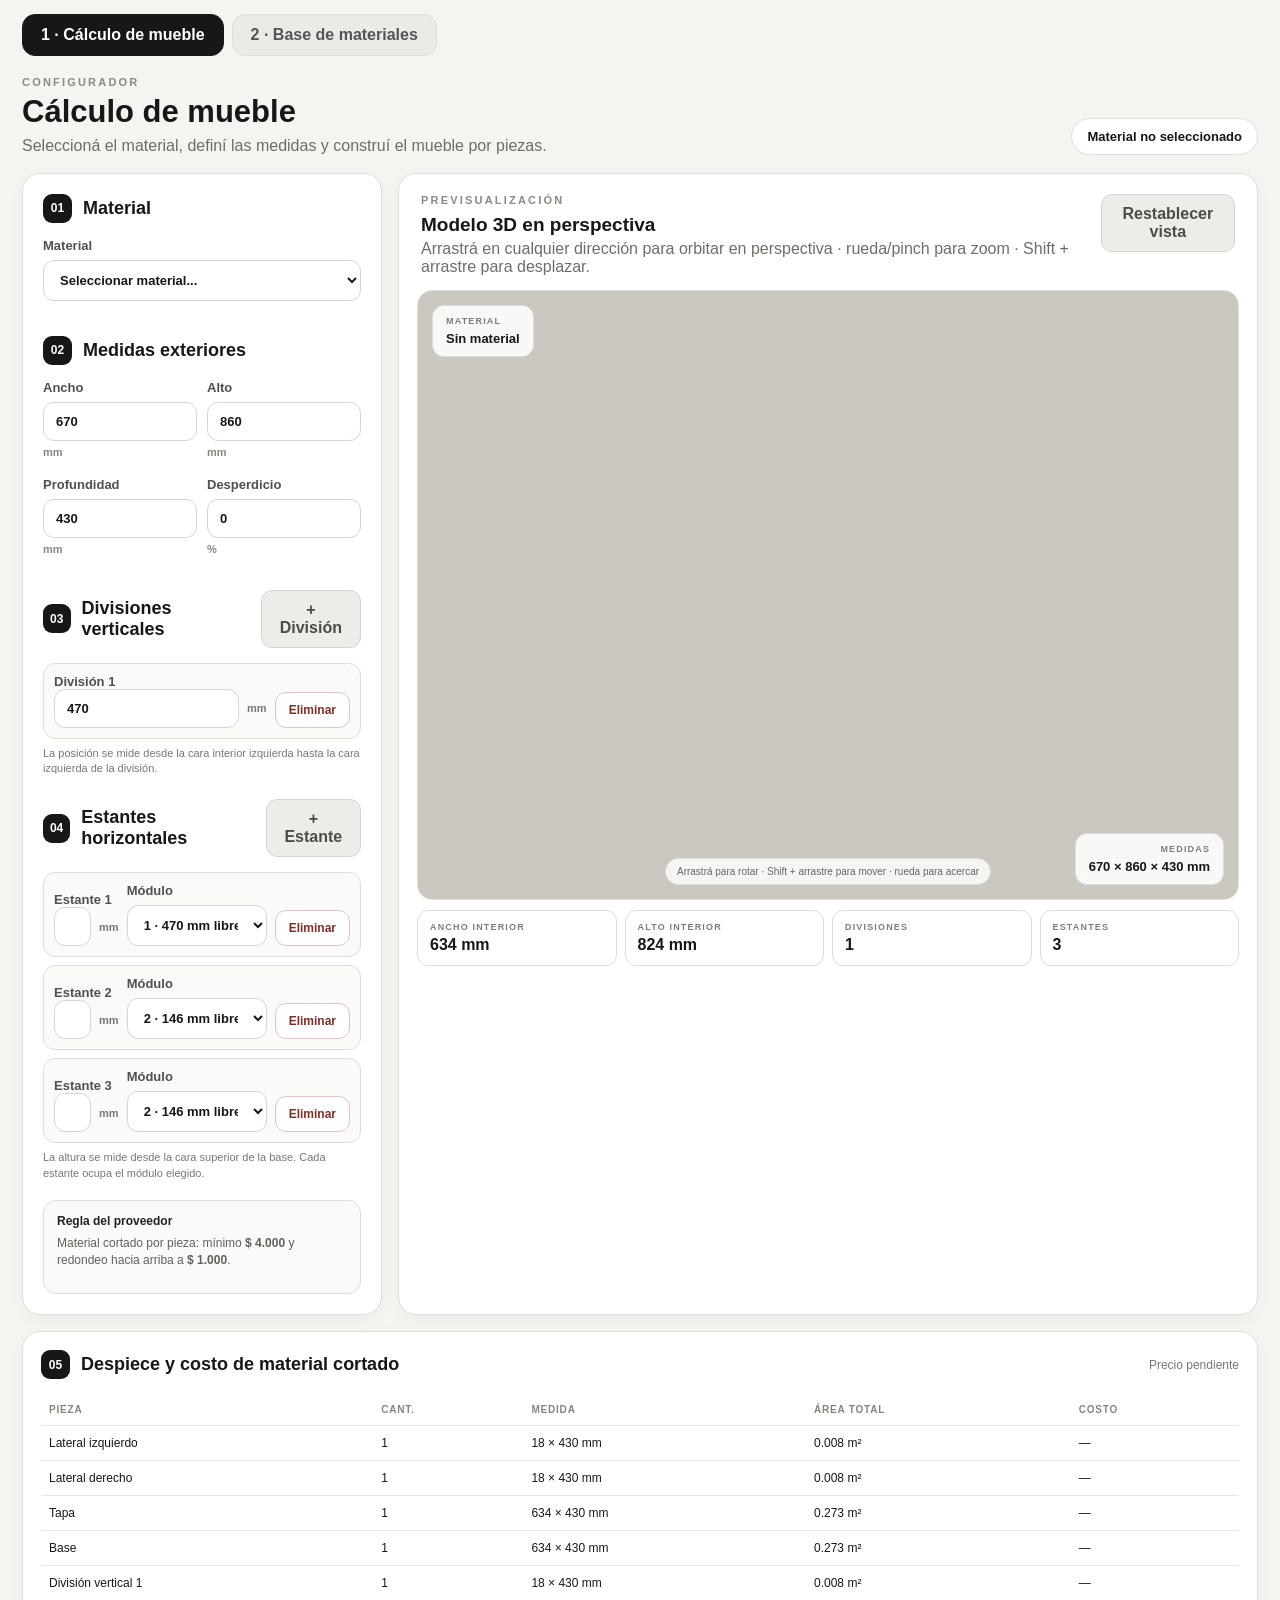
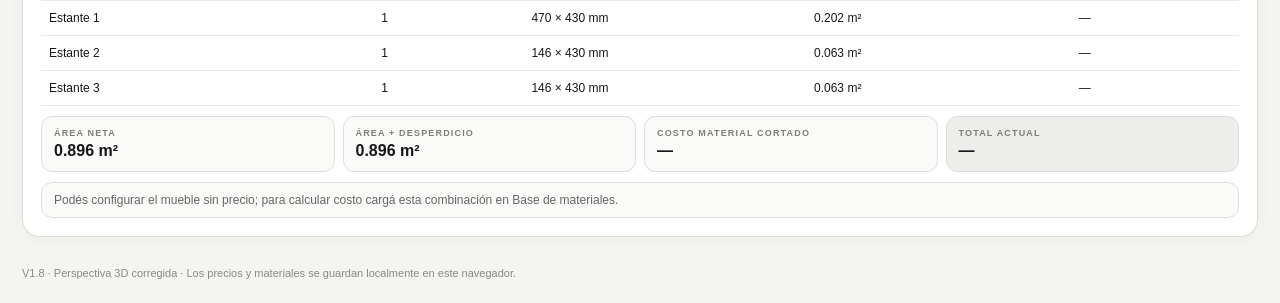
==== index.html @ df0453b4 "Add files via upload" ====
<!doctype html>
<html lang="es">
<head>
<meta charset="utf-8"><meta name="viewport" content="width=device-width,initial-scale=1">
<meta name="theme-color" content="#171717">
<title>Presupuestador de Muebles</title>
<link rel="stylesheet" href="styles.css">
<link rel="manifest" href="manifest.json">
</head>
<body>
<nav class="top-nav">
  <a class="nav-btn active" href="./index.html">1 · Cálculo de mueble</a>
  <a class="nav-btn" href="./materiales.html">2 · Base de materiales</a>
</nav>

<main class="app-shell">
<section class="page">
  <div class="page-intro">
    <div><div class="page-kicker">CONFIGURADOR</div><h2>Cálculo de mueble</h2><p>Seleccioná el material, definí las medidas y construí el mueble por piezas.</p></div>
    <div class="status-pill" id="materialStatus">Material no seleccionado</div>
  </div>

  <div class="calculator-layout">
    <aside class="panel controls-panel">
      <div class="panel-title"><div><span class="step">01</span><h3>Material</h3></div></div>
      <label>Material<select id="materialSelect"></select></label>
      <label id="variantWrap" class="hidden">Color / variante<select id="variantSelect"></select></label>
      <label id="thicknessWrap" class="hidden">Grosor<select id="thicknessSelect"></select></label>
      <div class="selected-material-card">
        <div id="thicknessCard" class="hidden"><span>Grosor</span><strong id="selectedThickness">—</strong></div>
        <div id="priceCard" class="hidden"><span>Precio</span><strong id="selectedPrice">—</strong></div>
      </div>

      <div class="panel-title section-gap"><div><span class="step">02</span><h3>Medidas exteriores</h3></div></div>
      <div class="grid-two">
        <label>Ancho<input id="width" type="number" min="1" value="670"><span class="unit">mm</span></label>
        <label>Alto<input id="height" type="number" min="1" value="860"><span class="unit">mm</span></label>
        <label>Profundidad<input id="depth" type="number" min="1" value="430"><span class="unit">mm</span></label>
        <label>Desperdicio<input id="waste" type="number" min="0" step=".5" value="0"><span class="unit">%</span></label>
      </div>

      <div class="panel-title section-gap"><div><span class="step">03</span><h3>Divisiones verticales</h3></div><button id="addDivider" class="secondary-btn" type="button">+ División</button></div>
      <div id="dividersList" class="component-list"></div>
      <p class="helper">La posición se mide desde la cara interior izquierda hasta la cara izquierda de la división.</p>

      <div class="panel-title section-gap"><div><span class="step">04</span><h3>Estantes horizontales</h3></div><button id="addShelf" class="secondary-btn" type="button">+ Estante</button></div>
      <div id="shelvesList" class="component-list"></div>
      <p class="helper">La altura se mide desde la cara superior de la base. Cada estante ocupa el módulo elegido.</p>

      <div class="rule-card"><strong>Regla del proveedor</strong><p>Material cortado por pieza: mínimo <b id="ruleMin">$4.000</b> y redondeo hacia arriba a <b id="ruleRound">$1.000</b>.</p></div>
      <div id="modelWarning" class="warning hidden"></div>
    </aside>

    <section class="panel viewer-panel">
      <div class="viewer-head">
        <div><div class="page-kicker">PREVISUALIZACIÓN</div><h3>Modelo 3D en perspectiva</h3><p>Arrastrá en cualquier dirección para orbitar en perspectiva · rueda/pinch para zoom · Shift + arrastre para desplazar.</p></div>
        <button id="resetView" class="secondary-btn" type="button">Restablecer vista</button>
      </div>
      <div class="viewer-wrap">
        <canvas id="viewerCanvas"></canvas>
        <div class="viewer-overlay top-left"><span>MATERIAL</span><b id="viewerMaterial">Sin material</b></div>
        <div class="viewer-overlay bottom-right"><span>MEDIDAS</span><b id="viewerDimensions">670 × 860 × 430 mm</b></div>
        <div class="viewer-help">Arrastrá para rotar · Shift + arrastre para mover · rueda para acercar</div>
      </div>
      <div class="dimension-cards">
        <div class="dimension-card"><span>Ancho interior</span><strong id="innerWidth">—</strong></div>
        <div class="dimension-card"><span>Alto interior</span><strong id="innerHeight">—</strong></div>
        <div class="dimension-card"><span>Divisiones</span><strong id="dividerCount">0</strong></div>
        <div class="dimension-card"><span>Estantes</span><strong id="shelfCount">0</strong></div>
      </div>
    </section>
  </div>

  <section class="panel budget-panel">
    <div class="panel-title spread"><div><span class="step">05</span><h3>Despiece y costo de material cortado</h3></div><div class="muted" id="priceM2Label">—</div></div>
    <div class="table-wrap"><table><thead><tr><th>Pieza</th><th>Cant.</th><th>Medida</th><th>Área total</th><th>Costo</th></tr></thead><tbody id="partsBody"></tbody></table></div>
    <div class="budget-summary">
      <div class="summary-card"><span>Área neta</span><strong id="areaM2">—</strong></div>
      <div class="summary-card"><span>Área + desperdicio</span><strong id="areaWaste">—</strong></div>
      <div class="summary-card"><span>Costo material cortado</span><strong id="materialCost">—</strong></div>
      <div class="summary-card total"><span>Total actual</span><strong id="totalCost">—</strong></div>
    </div>
    <div class="budget-note" id="budgetNote">Seleccioná material, color/variante cuando corresponda y grosor.</div>
  </section>
</section>
</main>
<footer class="footer-note">V1.8 · Perspectiva 3D corregida · Los precios y materiales se guardan localmente en este navegador.</footer>
<script src="catalog.js"></script>
<script src="app.js"></script>
</body></html>
---- styles.css ----
:root{
  --bg:#f4f4f1; --panel:#fff; --ink:#171717; --muted:#6d6d68;
  --line:#deded8; --soft:#f5f5f2; --accent:#171717; --warn:#8a5a00;
  --radius:18px;
}
*{box-sizing:border-box}
html,body{margin:0;padding:0;background:var(--bg);color:var(--ink);font-family:-apple-system,BlinkMacSystemFont,"Segoe UI",Roboto,Arial,sans-serif}
body{min-height:100vh}
button,input,select{font:inherit}
button,a{ -webkit-tap-highlight-color:transparent }
a{text-decoration:none;color:inherit}
.top-nav{display:flex;gap:8px;padding:14px 22px 0;max-width:1500px;margin:auto}
.nav-btn{border:1px solid #ddd;border-radius:13px;background:#eaeae7;padding:11px 18px;font-weight:800;color:#555;cursor:pointer}
.nav-btn.active{background:#171717;color:#fff;border-color:#171717}
.app-shell{max-width:1500px;margin:0 auto;padding:20px 22px 30px}
.page-intro{display:flex;justify-content:space-between;gap:24px;align-items:flex-end;margin:0 0 18px}
.page-kicker{font-size:11px;letter-spacing:.2em;font-weight:900;color:#8a8983;margin-bottom:8px}
h1,h2,h3,p{margin-top:0}
h2{font-size:31px;line-height:1.05;margin-bottom:8px}
h3{font-size:18px;margin:0}
.page-intro p,.viewer-head p{color:var(--muted);margin:0}
.status-pill{border:1px solid var(--line);background:#fff;border-radius:999px;padding:10px 15px;font-size:13px;font-weight:800;white-space:nowrap}
.calculator-layout{display:grid;grid-template-columns:360px minmax(0,1fr);gap:16px;align-items:stretch}
.panel{background:var(--panel);border:1px solid var(--line);border-radius:var(--radius);box-shadow:0 5px 18px rgba(0,0,0,.035)}
.controls-panel{padding:20px}
.viewer-panel{padding:18px}
.panel-title{display:flex;justify-content:space-between;align-items:center;gap:10px;margin-bottom:15px}
.panel-title>div{display:flex;align-items:center;gap:11px}
.step{width:29px;height:29px;border-radius:9px;background:#171717;color:#fff;display:inline-grid;place-items:center;font-size:12px;font-weight:900}
label{display:block;font-weight:800;font-size:13px;color:#50504c;margin-bottom:13px}
input,select{width:100%;border:1px solid #d6d6d1;background:#fff;border-radius:11px;padding:11px 12px;margin-top:7px;outline:none;color:#171717}
input:focus,select:focus{border-color:#777;box-shadow:0 0 0 3px rgba(0,0,0,.05)}
input[type=number]{appearance:textfield}
.unit{display:block;color:#878780;font-size:11px;font-weight:700;margin-top:5px}
.grid-two{display:grid;grid-template-columns:1fr 1fr;gap:6px 10px}
.section-gap{margin-top:22px}
.secondary-btn,.primary-btn,.danger-btn{border:1px solid #d5d5d0;border-radius:11px;padding:10px 13px;font-weight:800;cursor:pointer}
.secondary-btn{background:#ecece9;color:#4c4c48}
.primary-btn{background:#171717;color:#fff;border-color:#171717;width:100%}
.danger-btn{background:#fff;color:#7b2e27;border-color:#e1c5c1;font-size:12px}
.component-list{display:grid;gap:8px}
.component-row{display:grid;grid-template-columns:minmax(0,1fr) auto;gap:8px;padding:10px;border:1px solid var(--line);border-radius:12px;background:#fafaf8;align-items:end}
.shelf-row{grid-template-columns:minmax(0,1fr) 140px auto}
.component-row label{margin:0}
.helper{font-size:11px;line-height:1.45;color:#777;margin:7px 0 0}
.rule-card{margin-top:18px;padding:12px 13px;border:1px solid var(--line);border-radius:13px;background:#fafaf8;color:#60605b;font-size:12px;line-height:1.45}
.rule-card strong{display:block;color:#222;margin-bottom:4px}
.warning{margin-top:12px;background:#fff8e8;border:1px solid #ead3a0;color:var(--warn);padding:10px 12px;border-radius:11px;font-size:12px}
.selected-material-card{display:grid;grid-template-columns:1fr 1fr;gap:8px;margin-top:7px}
.selected-material-card>div{background:#f6f6f3;border:1px solid #e1e1dc;border-radius:11px;padding:10px}
.selected-material-card span,.dimension-card span,.summary-card span,.viewer-overlay span{display:block;text-transform:uppercase;letter-spacing:.13em;color:#7e7e78;font-weight:900;font-size:9px}
.selected-material-card strong{display:block;font-size:15px;margin-top:4px}
.hidden{display:none !important}
.viewer-head{display:flex;justify-content:space-between;gap:16px;align-items:flex-start;margin:2px 4px 14px}
.viewer-head h3{font-size:19px;margin-bottom:4px}
.viewer-wrap{position:relative;height:610px;background:linear-gradient(#fbfbf9,#f4f4f0);border:1px solid #e0e0da;border-radius:15px;overflow:hidden}
#viewerCanvas{width:100%;height:100%;display:block;touch-action:none;cursor:grab;background:transparent}
#viewerCanvas.dragging{cursor:grabbing}
.viewer-overlay{position:absolute;z-index:2;background:rgba(255,255,255,.88);border:1px solid #ddd;border-radius:12px;padding:10px 13px;pointer-events:none;backdrop-filter:blur(4px)}
.viewer-overlay.top-left{left:14px;top:14px}
.viewer-overlay.bottom-right{right:14px;bottom:14px;text-align:right}
.viewer-overlay b{display:block;margin-top:5px;font-size:13px}
.viewer-help{position:absolute;left:50%;bottom:14px;transform:translateX(-50%);background:rgba(255,255,255,.82);border:1px solid #ddd;border-radius:999px;padding:7px 11px;font-size:10px;color:#666;pointer-events:none;white-space:nowrap}
.dimension-cards{display:grid;grid-template-columns:repeat(4,1fr);gap:8px;margin-top:10px}
.dimension-card{padding:11px 12px;background:#fff;border:1px solid var(--line);border-radius:11px}
.dimension-card strong{font-size:16px;display:block;margin-top:4px}
.budget-panel{margin-top:16px;padding:18px}
.spread{align-items:center}
.muted{color:#777;font-size:12px}
.table-wrap{overflow:auto}
table{width:100%;border-collapse:collapse}
th,td{text-align:left;padding:10px 8px;border-bottom:1px solid #e8e8e3;font-size:12px}
th{font-size:10px;color:#85857f;text-transform:uppercase;letter-spacing:.08em}
.budget-summary{display:grid;grid-template-columns:repeat(4,1fr);gap:8px;margin-top:10px}
.summary-card{padding:11px 12px;border:1px solid var(--line);border-radius:11px;background:#fafaf8}
.summary-card strong{display:block;font-size:16px;margin-top:4px}
.summary-card.total{background:#ededeb}
.budget-note{margin-top:10px;padding:10px 12px;background:#fafaf8;border:1px solid var(--line);border-radius:11px;color:#666;font-size:12px}
.materials-layout{display:grid;grid-template-columns:360px minmax(0,1fr);gap:16px}
.material-form-panel,.material-table-panel{padding:20px}
.catalog-availability{font-size:11px;color:#777;background:#fafaf8;border:1px solid var(--line);padding:8px 10px;border-radius:10px;margin:-4px 0 12px}
.input-with-unit{display:flex;align-items:center;gap:8px}
.input-with-unit input{margin-top:0}
.input-with-unit span{color:#777;font-size:11px;font-weight:800}
.catalog-inline{max-width:180px;margin:0}
.empty-state,.empty-mini{padding:20px;text-align:center;color:#777;font-size:13px}
.form-helper{margin-top:12px}
.footer-note{max-width:1500px;margin:0 auto;padding:0 22px 24px;color:#888;font-size:11px}
.page{display:block}
.material-table td:last-child{width:120px}
@media(max-width:1050px){
 .calculator-layout,.materials-layout{grid-template-columns:1fr}
 .viewer-wrap{height:540px}
}
@media(max-width:760px){
 .top-nav{padding:10px 10px 0}.app-shell{padding:16px 10px 25px}
 .page-intro{align-items:flex-start;flex-direction:column}.status-pill{align-self:flex-start}
 h2{font-size:26px}.dimension-cards,.budget-summary{grid-template-columns:1fr 1fr}
 .shelf-row{grid-template-columns:1fr}.component-row{grid-template-columns:1fr}
 .viewer-wrap{height:430px}
 .viewer-help{display:none}
}
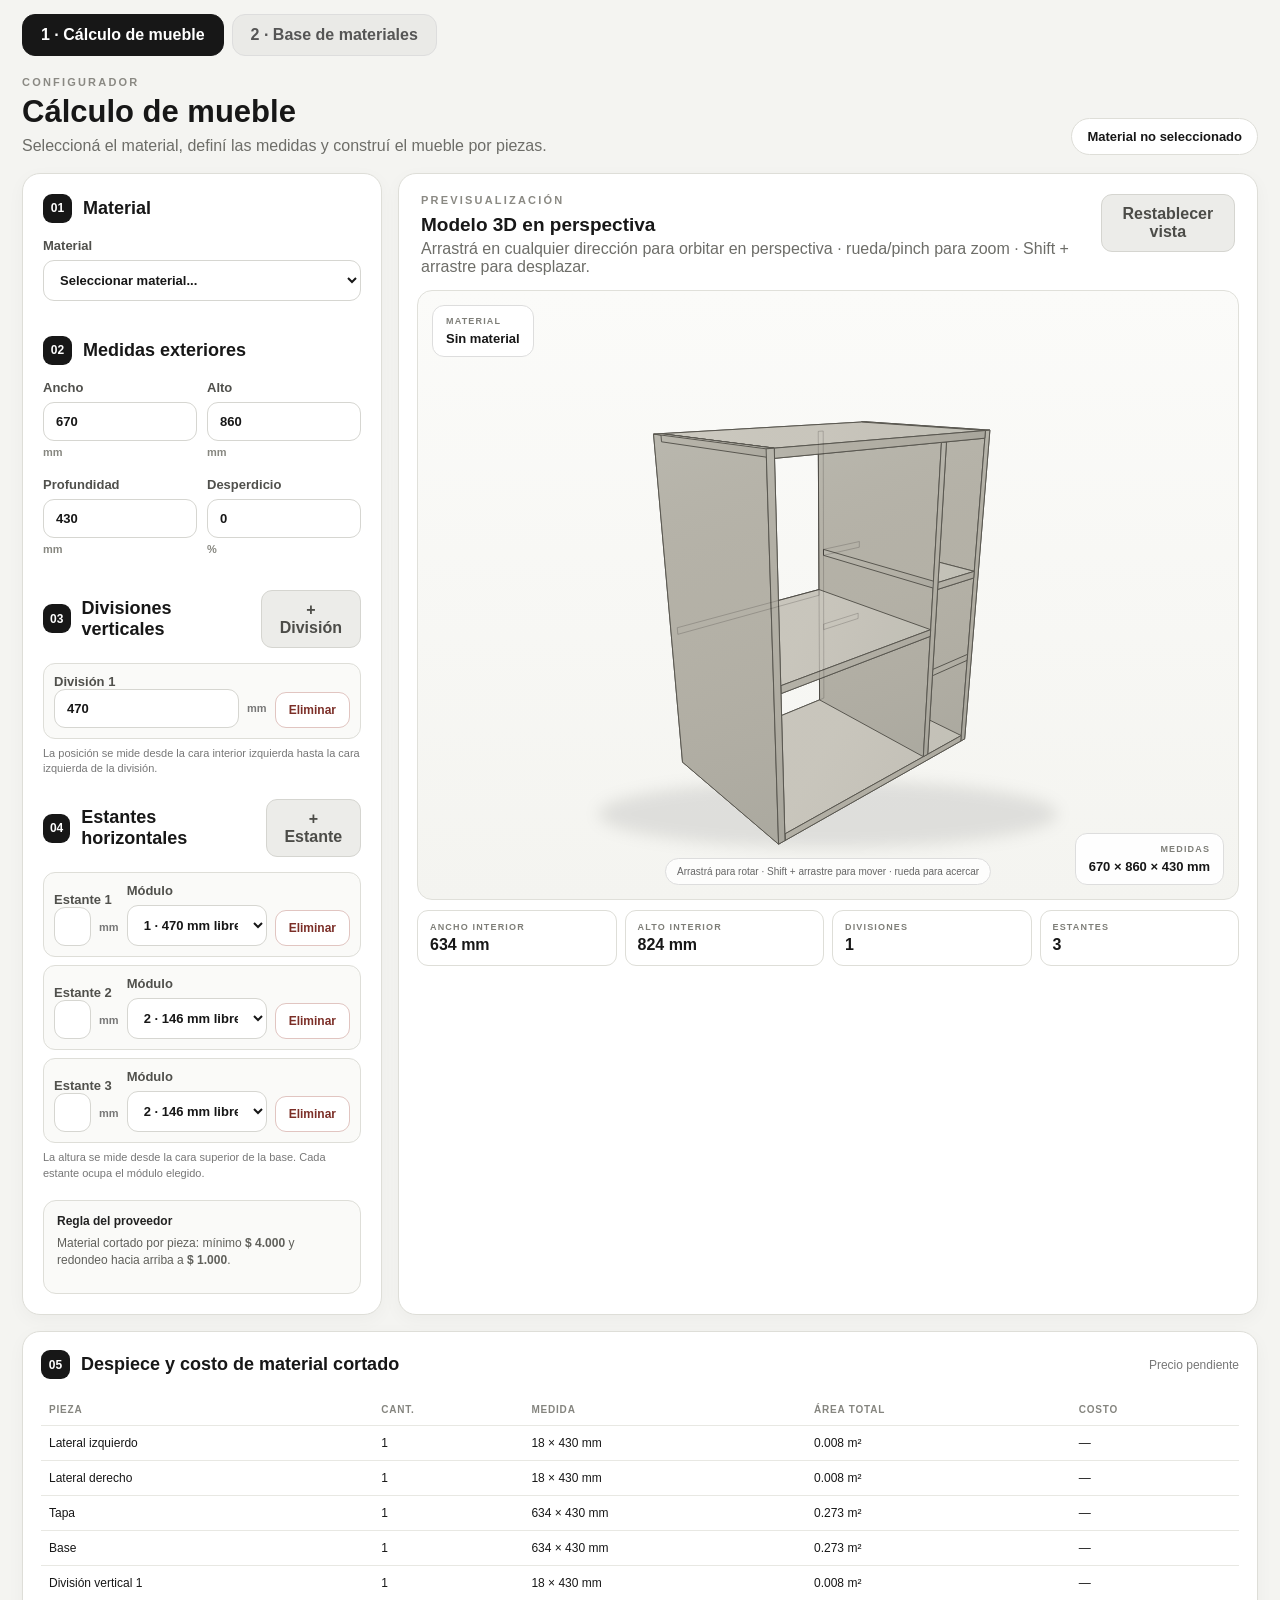
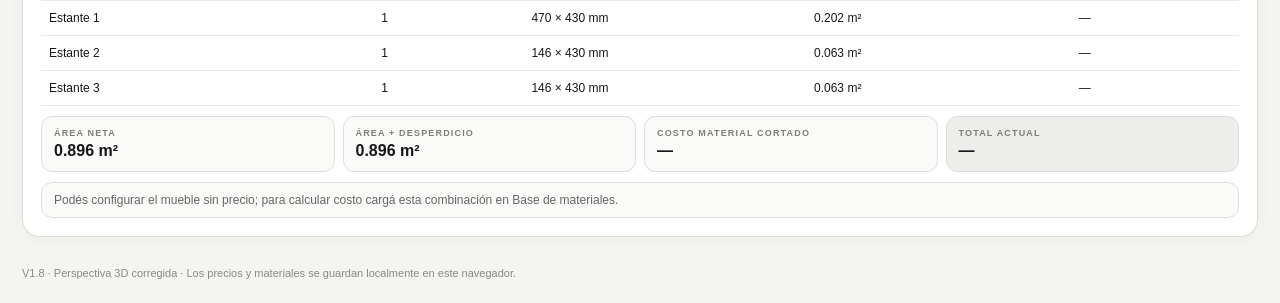
==== commit 3bb66b04: "Add files via upload" ====
--- a/index.html
+++ b/index.html
@@ -86,5 +86,5 @@
 </main>
 <footer class="footer-note">V1.8 · Perspectiva 3D corregida · Los precios y materiales se guardan localmente en este navegador.</footer>
 <script src="catalog.js"></script>
-<script src="app.js"></script>
+<script src="app.js?v=1.9"></script>
 </body></html>
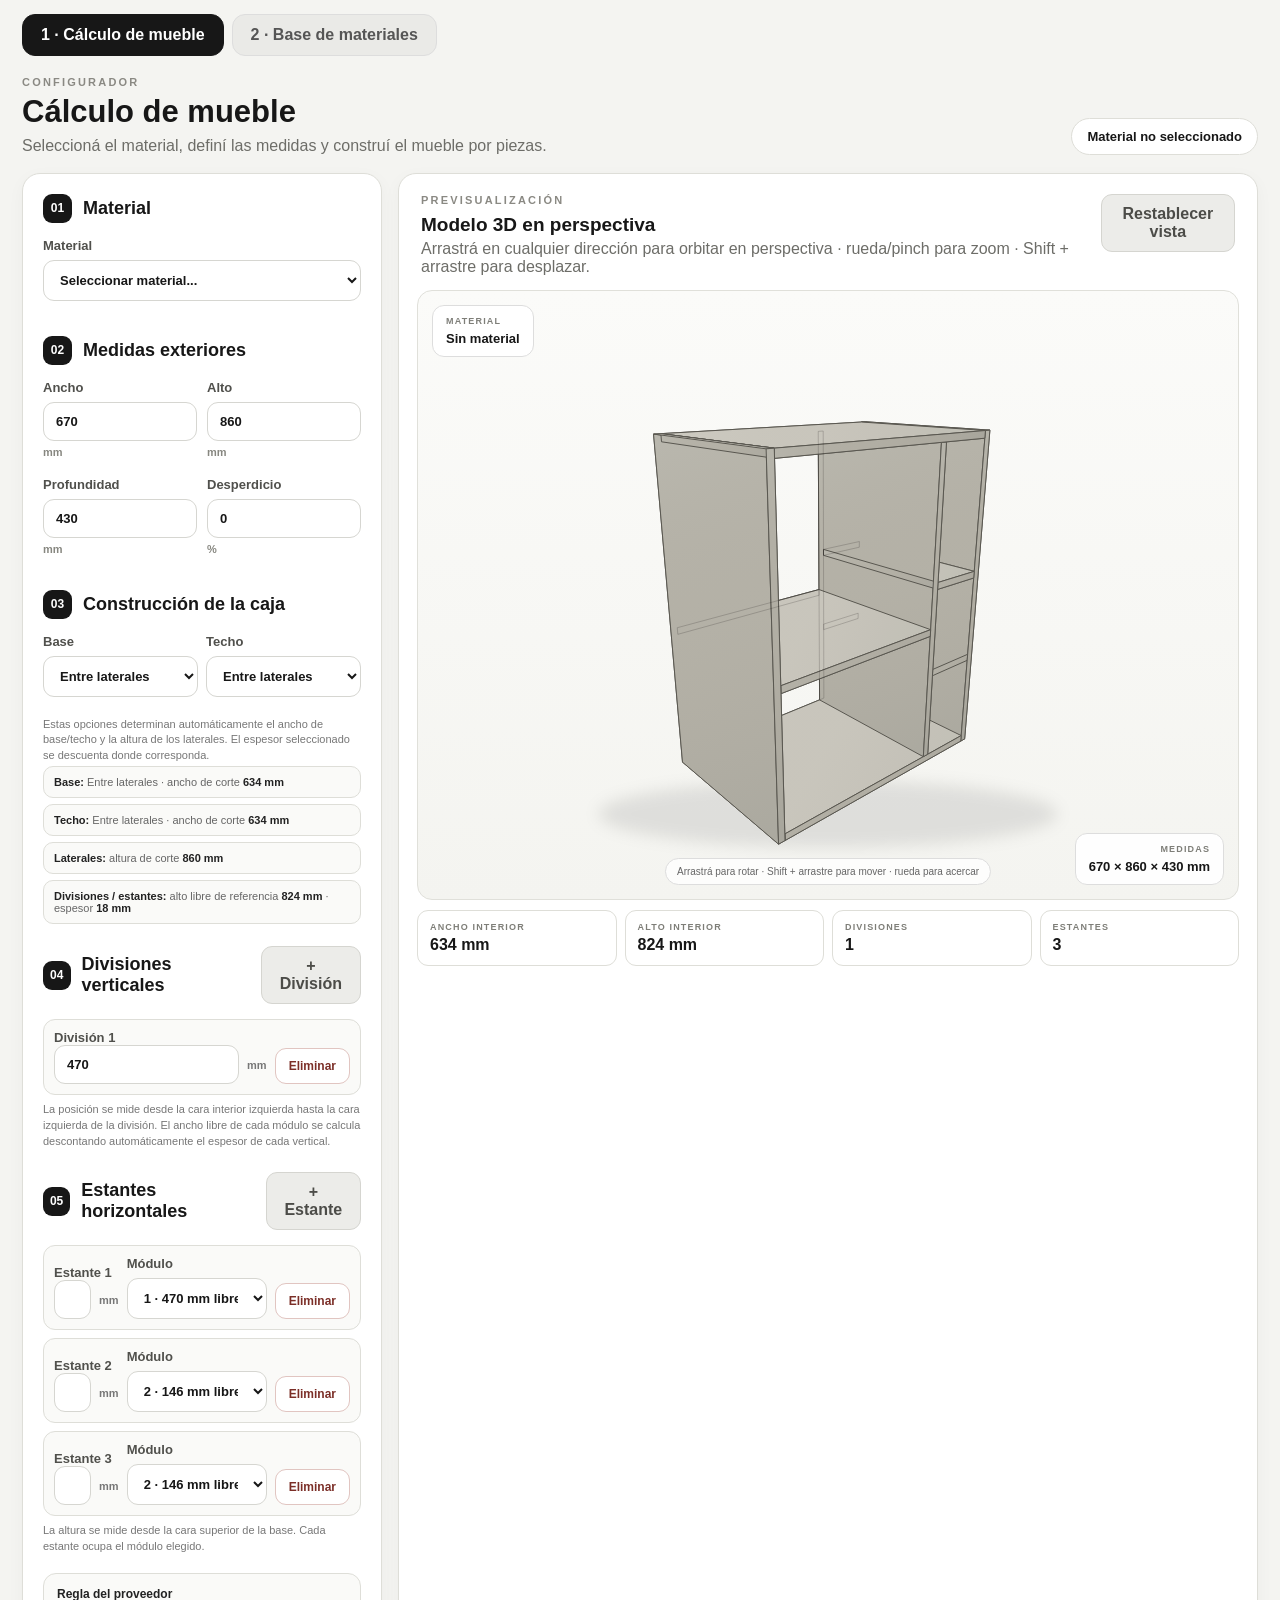
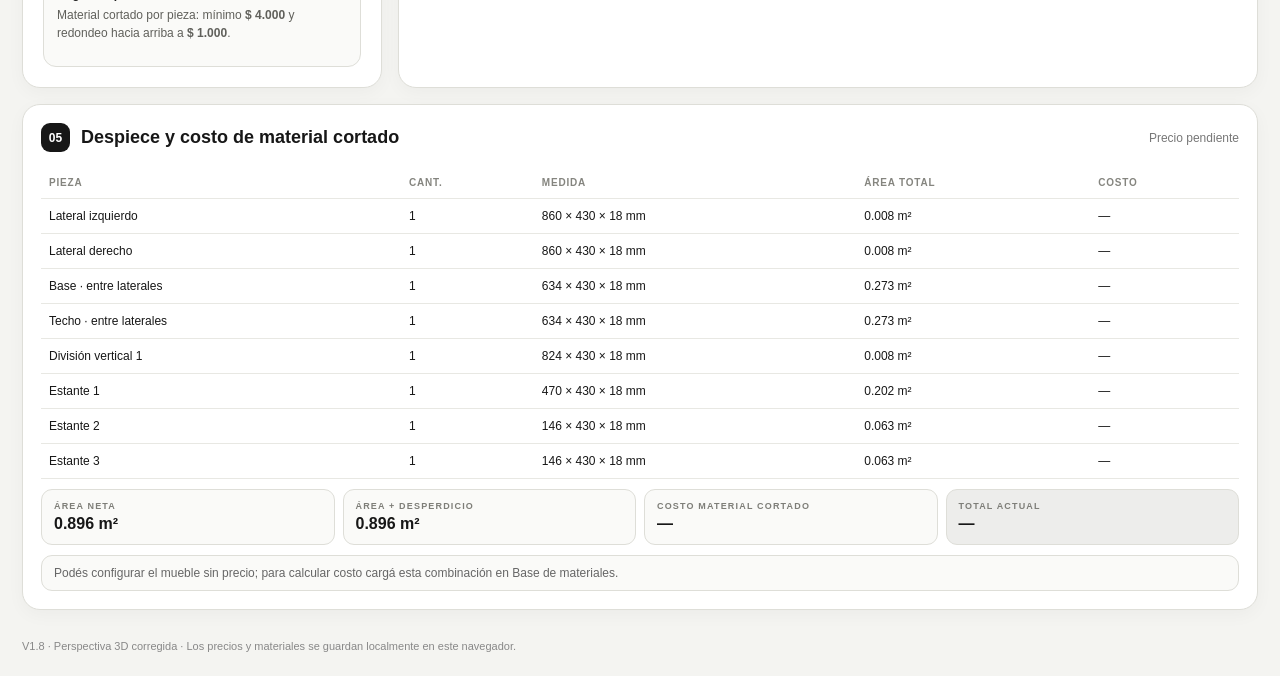
==== commit 47c07c71: "Add files via upload" ====
--- a/index.html
+++ b/index.html
@@ -39,11 +39,29 @@
         <label>Desperdicio<input id="waste" type="number" min="0" step=".5" value="0"><span class="unit">%</span></label>
       </div>
 
-      <div class="panel-title section-gap"><div><span class="step">03</span><h3>Divisiones verticales</h3></div><button id="addDivider" class="secondary-btn" type="button">+ División</button></div>
+      <div class="panel-title section-gap"><div><span class="step">03</span><h3>Construcción de la caja</h3></div></div>
+      <div class="construction-grid">
+        <label>Base
+          <select id="basePlacement">
+            <option value="inside">Entre laterales</option>
+            <option value="outside">Sobre laterales</option>
+          </select>
+        </label>
+        <label>Techo
+          <select id="roofPlacement">
+            <option value="inside">Entre laterales</option>
+            <option value="outside">Sobre laterales</option>
+          </select>
+        </label>
+      </div>
+      <p class="helper">Estas opciones determinan automáticamente el ancho de base/techo y la altura de los laterales. El espesor seleccionado se descuenta donde corresponda.</p>
+      <div class="construction-summary" id="constructionSummary"></div>
+
+      <div class="panel-title section-gap"><div><span class="step">04</span><h3>Divisiones verticales</h3></div><button id="addDivider" class="secondary-btn" type="button">+ División</button></div>
       <div id="dividersList" class="component-list"></div>
-      <p class="helper">La posición se mide desde la cara interior izquierda hasta la cara izquierda de la división.</p>
+      <p class="helper">La posición se mide desde la cara interior izquierda hasta la cara izquierda de la división. El ancho libre de cada módulo se calcula descontando automáticamente el espesor de cada vertical.</p>
 
-      <div class="panel-title section-gap"><div><span class="step">04</span><h3>Estantes horizontales</h3></div><button id="addShelf" class="secondary-btn" type="button">+ Estante</button></div>
+      <div class="panel-title section-gap"><div><span class="step">05</span><h3>Estantes horizontales</h3></div><button id="addShelf" class="secondary-btn" type="button">+ Estante</button></div>
       <div id="shelvesList" class="component-list"></div>
       <p class="helper">La altura se mide desde la cara superior de la base. Cada estante ocupa el módulo elegido.</p>
 
--- a/styles.css
+++ b/styles.css
@@ -48,6 +48,11 @@
 .rule-card strong{display:block;color:#222;margin-bottom:4px}
 .warning{margin-top:12px;background:#fff8e8;border:1px solid #ead3a0;color:var(--warn);padding:10px 12px;border-radius:11px;font-size:12px}
 .selected-material-card{display:grid;grid-template-columns:1fr 1fr;gap:8px;margin-top:7px}
+.construction-grid{display:grid;grid-template-columns:1fr 1fr;gap:8px}
+.construction-summary{display:grid;gap:6px;margin-top:2px}
+.construction-summary .summary-line{padding:9px 10px;background:#fafaf8;border:1px solid var(--line);border-radius:10px;font-size:11px;color:#666}
+.construction-summary .summary-line b{color:#222}
+
 .selected-material-card>div{background:#f6f6f3;border:1px solid #e1e1dc;border-radius:11px;padding:10px}
 .selected-material-card span,.dimension-card span,.summary-card span,.viewer-overlay span{display:block;text-transform:uppercase;letter-spacing:.13em;color:#7e7e78;font-weight:900;font-size:9px}
 .selected-material-card strong{display:block;font-size:15px;margin-top:4px}
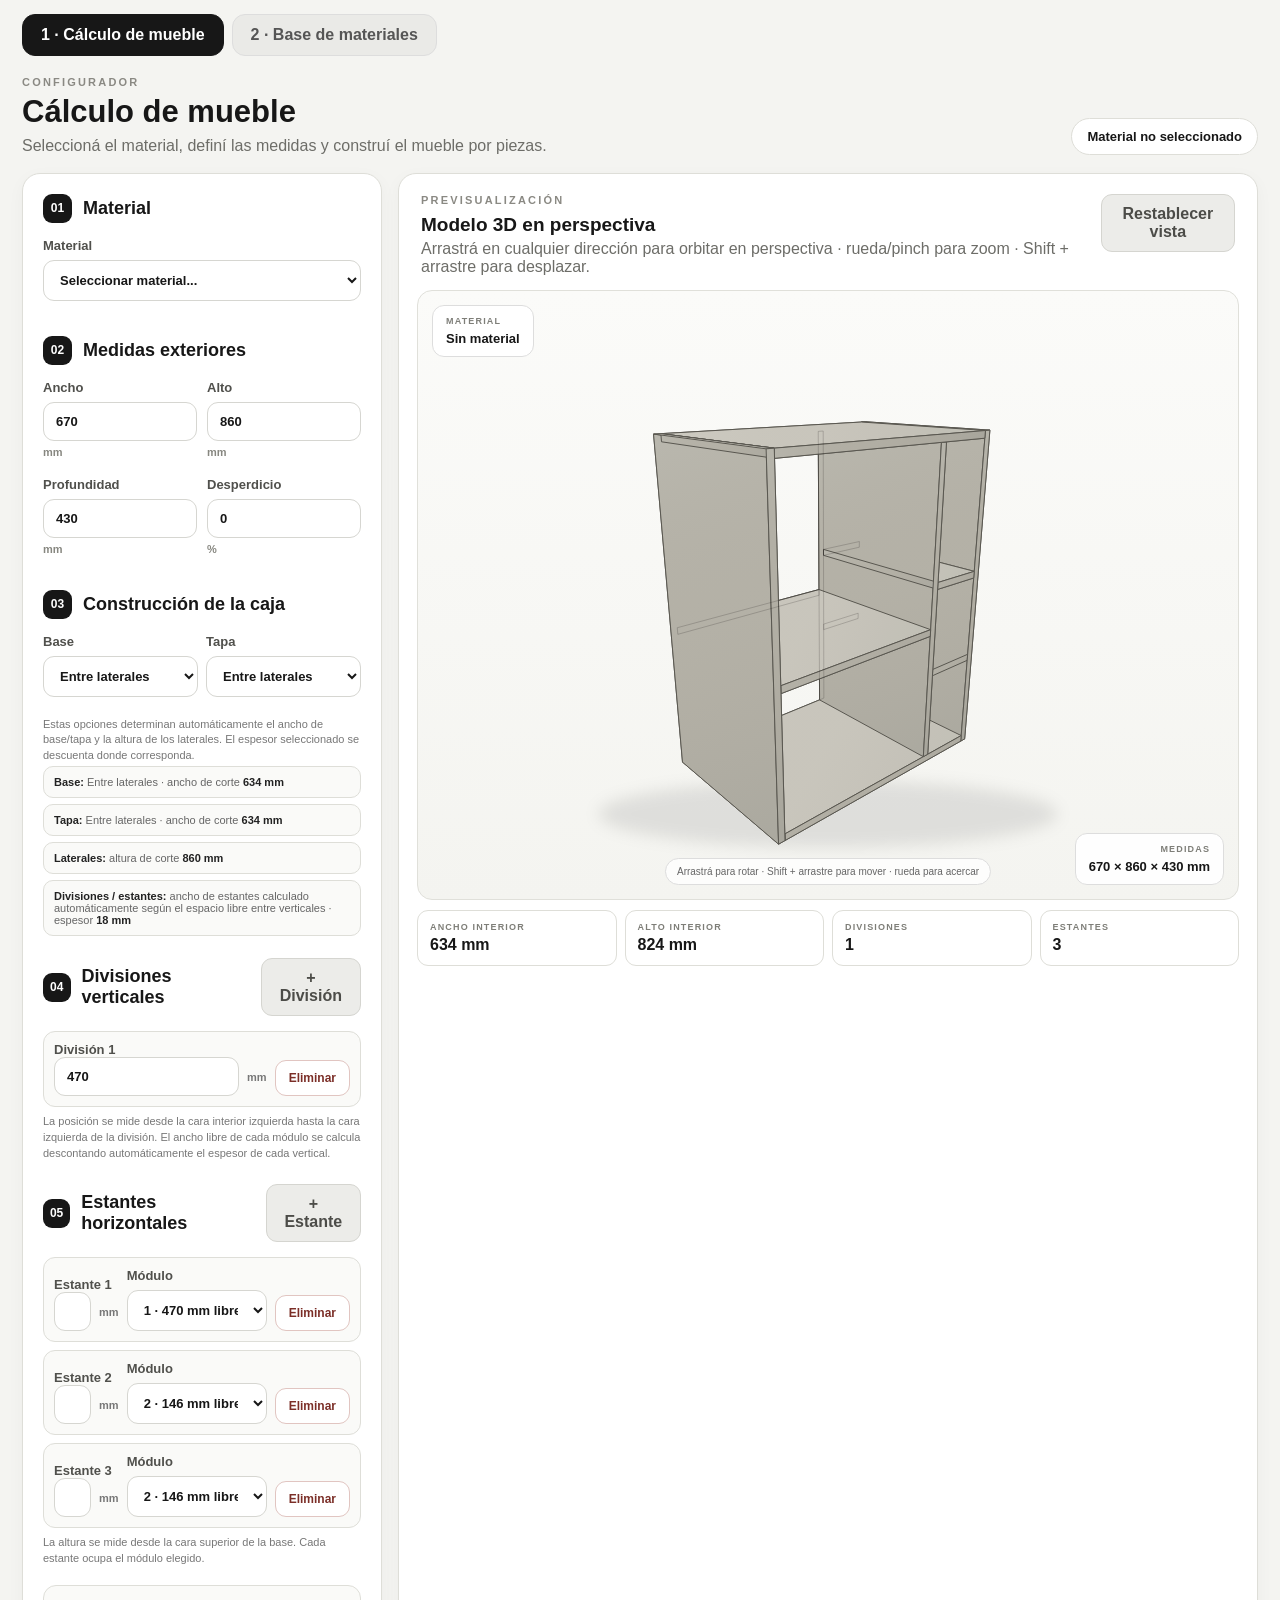
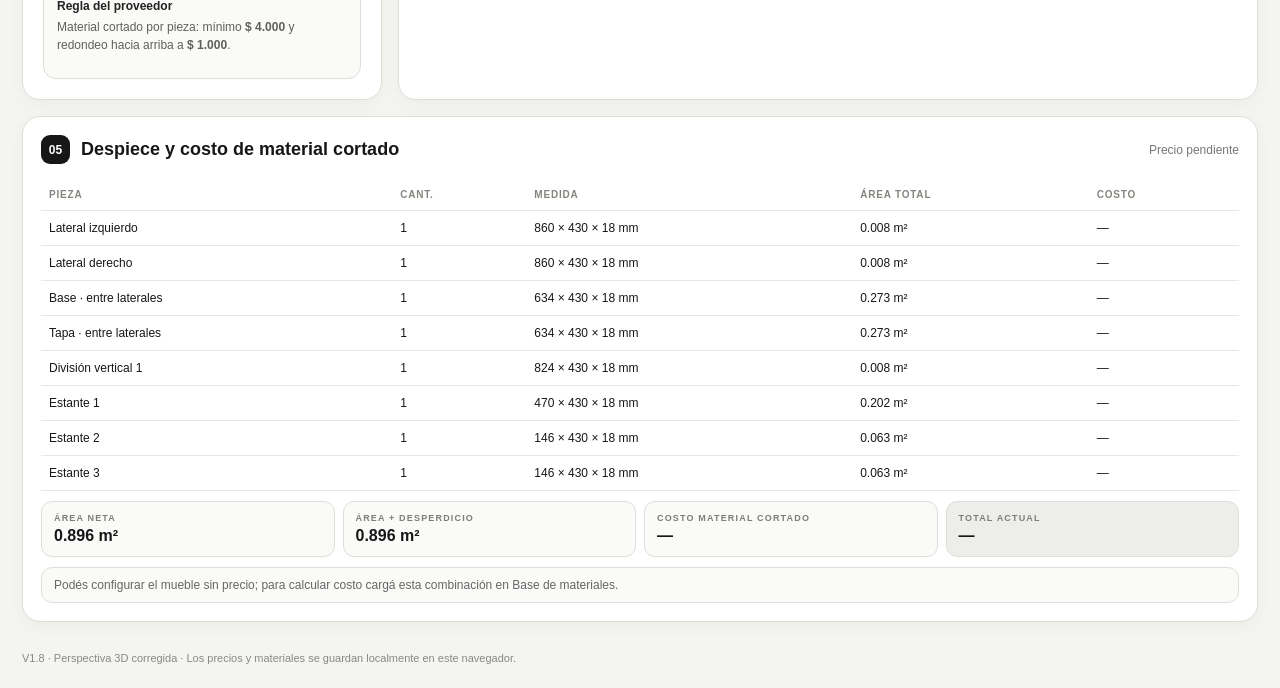
==== commit bc7c0b29: "Add files via upload" ====
--- a/index.html
+++ b/index.html
@@ -47,14 +47,14 @@
             <option value="outside">Sobre laterales</option>
           </select>
         </label>
-        <label>Techo
+        <label>Tapa
           <select id="roofPlacement">
             <option value="inside">Entre laterales</option>
             <option value="outside">Sobre laterales</option>
           </select>
         </label>
       </div>
-      <p class="helper">Estas opciones determinan automáticamente el ancho de base/techo y la altura de los laterales. El espesor seleccionado se descuenta donde corresponda.</p>
+      <p class="helper">Estas opciones determinan automáticamente el ancho de base/tapa y la altura de los laterales. El espesor seleccionado se descuenta donde corresponda.</p>
       <div class="construction-summary" id="constructionSummary"></div>
 
       <div class="panel-title section-gap"><div><span class="step">04</span><h3>Divisiones verticales</h3></div><button id="addDivider" class="secondary-btn" type="button">+ División</button></div>
@@ -104,5 +104,5 @@
 </main>
 <footer class="footer-note">V1.8 · Perspectiva 3D corregida · Los precios y materiales se guardan localmente en este navegador.</footer>
 <script src="catalog.js"></script>
-<script src="app.js?v=1.9"></script>
+<script src="app.js?v=2.1"></script>
 </body></html>
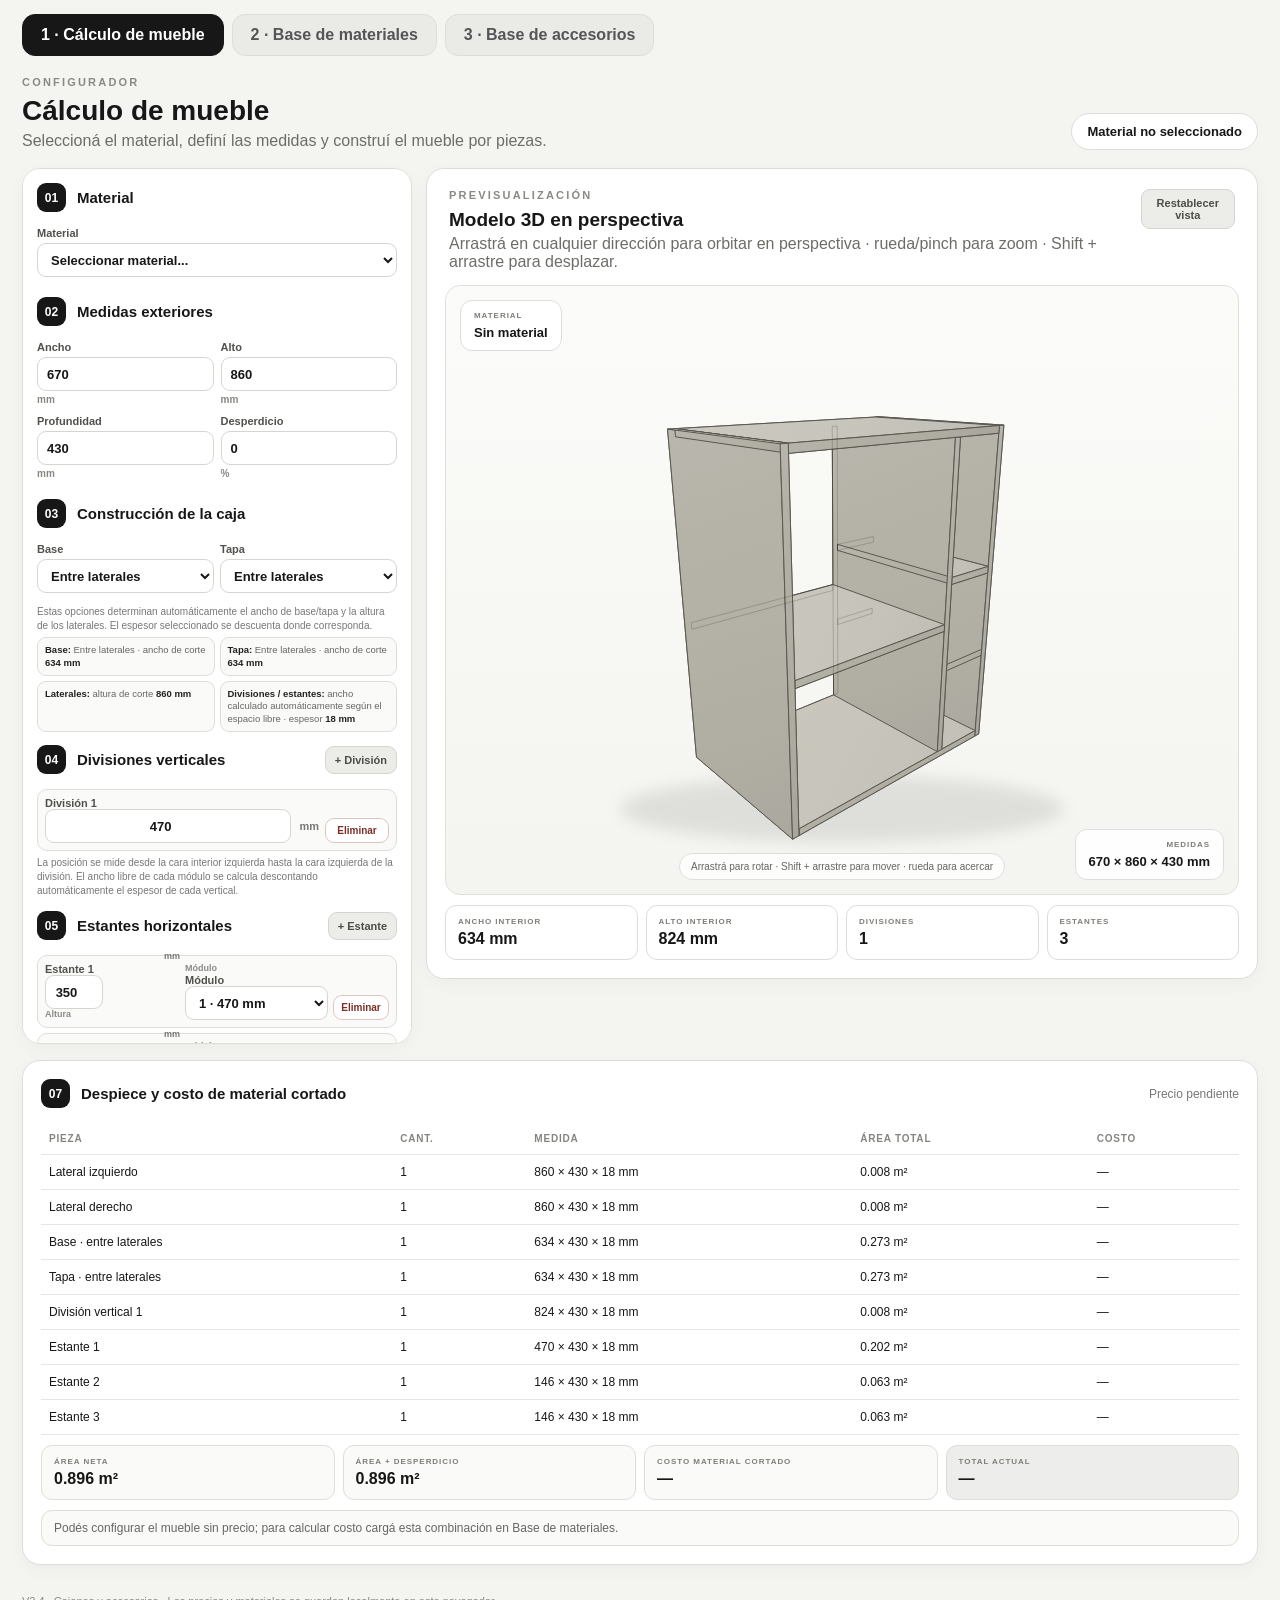
==== commit df0740ec: "Add files via upload" ====
--- a/index.html
+++ b/index.html
@@ -11,6 +11,7 @@
 <nav class="top-nav">
   <a class="nav-btn active" href="./index.html">1 · Cálculo de mueble</a>
   <a class="nav-btn" href="./materiales.html">2 · Base de materiales</a>
+  <a class="nav-btn" href="./accesorios.html">3 · Base de accesorios</a>
 </nav>
 
 <main class="app-shell">
@@ -65,7 +66,12 @@
       <div id="shelvesList" class="component-list"></div>
       <p class="helper">La altura se mide desde la cara superior de la base. Cada estante ocupa el módulo elegido.</p>
 
-      <div class="rule-card"><strong>Regla del proveedor</strong><p>Material cortado por pieza: mínimo <b id="ruleMin">$4.000</b> y redondeo hacia arriba a <b id="ruleRound">$1.000</b>.</p></div>
+      
+      <div class="panel-title section-gap"><div><span class="step">06</span><h3>Cajones</h3></div><button id="addDrawer" class="secondary-btn" type="button">+ Cajón</button></div>
+      <div id="drawersList" class="component-list"></div>
+      <p class="helper">Un cajón ocupa un espacio libre entre horizontales dentro de un módulo. Las paredes de la caja deben medir al menos <strong>80 mm</strong> de alto.</p>
+
+<div class="rule-card"><strong>Regla del proveedor</strong><p>Material cortado por pieza: mínimo <b id="ruleMin">$4.000</b> y redondeo hacia arriba a <b id="ruleRound">$1.000</b>.</p></div>
       <div id="modelWarning" class="warning hidden"></div>
     </aside>
 
@@ -90,7 +96,7 @@
   </div>
 
   <section class="panel budget-panel">
-    <div class="panel-title spread"><div><span class="step">05</span><h3>Despiece y costo de material cortado</h3></div><div class="muted" id="priceM2Label">—</div></div>
+    <div class="panel-title spread"><div><span class="step">07</span><h3>Despiece y costo de material cortado</h3></div><div class="muted" id="priceM2Label">—</div></div>
     <div class="table-wrap"><table><thead><tr><th>Pieza</th><th>Cant.</th><th>Medida</th><th>Área total</th><th>Costo</th></tr></thead><tbody id="partsBody"></tbody></table></div>
     <div class="budget-summary">
       <div class="summary-card"><span>Área neta</span><strong id="areaM2">—</strong></div>
@@ -102,7 +108,7 @@
   </section>
 </section>
 </main>
-<footer class="footer-note">V1.8 · Perspectiva 3D corregida · Los precios y materiales se guardan localmente en este navegador.</footer>
+<footer class="footer-note">V2.4 · Cajones y accesorios · Los precios y materiales se guardan localmente en este navegador.</footer>
 <script src="catalog.js"></script>
-<script src="app.js?v=2.1"></script>
+<script src="app.js?v=2.4"></script>
 </body></html>
--- a/styles.css
+++ b/styles.css
@@ -17,45 +17,45 @@
 .page-intro{display:flex;justify-content:space-between;gap:24px;align-items:flex-end;margin:0 0 18px}
 .page-kicker{font-size:11px;letter-spacing:.2em;font-weight:900;color:#8a8983;margin-bottom:8px}
 h1,h2,h3,p{margin-top:0}
-h2{font-size:31px;line-height:1.05;margin-bottom:8px}
-h3{font-size:18px;margin:0}
+h2{font-size:28px;line-height:1.05;margin-bottom:7px}
+h3{font-size:15px;margin:0}
 .page-intro p,.viewer-head p{color:var(--muted);margin:0}
 .status-pill{border:1px solid var(--line);background:#fff;border-radius:999px;padding:10px 15px;font-size:13px;font-weight:800;white-space:nowrap}
-.calculator-layout{display:grid;grid-template-columns:360px minmax(0,1fr);gap:16px;align-items:stretch}
+.calculator-layout{display:grid;grid-template-columns:390px minmax(0,1fr);gap:14px;align-items:start}
 .panel{background:var(--panel);border:1px solid var(--line);border-radius:var(--radius);box-shadow:0 5px 18px rgba(0,0,0,.035)}
-.controls-panel{padding:20px}
+.controls-panel{padding:14px;position:sticky;top:10px;max-height:calc(100vh - 24px);overflow:auto}
 .viewer-panel{padding:18px}
 .panel-title{display:flex;justify-content:space-between;align-items:center;gap:10px;margin-bottom:15px}
 .panel-title>div{display:flex;align-items:center;gap:11px}
 .step{width:29px;height:29px;border-radius:9px;background:#171717;color:#fff;display:inline-grid;place-items:center;font-size:12px;font-weight:900}
-label{display:block;font-weight:800;font-size:13px;color:#50504c;margin-bottom:13px}
-input,select{width:100%;border:1px solid #d6d6d1;background:#fff;border-radius:11px;padding:11px 12px;margin-top:7px;outline:none;color:#171717}
+label{display:block;font-weight:800;font-size:11px;color:#50504c;margin-bottom:7px}
+input,select{width:100%;border:1px solid #d6d6d1;background:#fff;border-radius:9px;padding:7px 9px;margin-top:4px;outline:none;color:#171717;font-size:13px;min-height:34px}
 input:focus,select:focus{border-color:#777;box-shadow:0 0 0 3px rgba(0,0,0,.05)}
 input[type=number]{appearance:textfield}
-.unit{display:block;color:#878780;font-size:11px;font-weight:700;margin-top:5px}
-.grid-two{display:grid;grid-template-columns:1fr 1fr;gap:6px 10px}
-.section-gap{margin-top:22px}
-.secondary-btn,.primary-btn,.danger-btn{border:1px solid #d5d5d0;border-radius:11px;padding:10px 13px;font-weight:800;cursor:pointer}
-.secondary-btn{background:#ecece9;color:#4c4c48}
+.unit{display:block;color:#878780;font-size:10px;font-weight:700;margin-top:3px}
+.grid-two{display:grid;grid-template-columns:1fr 1fr;gap:3px 7px}
+.section-gap{margin-top:13px}
+.secondary-btn,.primary-btn,.danger-btn{border:1px solid #d5d5d0;border-radius:9px;padding:7px 9px;font-weight:800;cursor:pointer}
+.secondary-btn{background:#ecece9;color:#4c4c48;font-size:11px}
 .primary-btn{background:#171717;color:#fff;border-color:#171717;width:100%}
-.danger-btn{background:#fff;color:#7b2e27;border-color:#e1c5c1;font-size:12px}
-.component-list{display:grid;gap:8px}
-.component-row{display:grid;grid-template-columns:minmax(0,1fr) auto;gap:8px;padding:10px;border:1px solid var(--line);border-radius:12px;background:#fafaf8;align-items:end}
-.shelf-row{grid-template-columns:minmax(0,1fr) 140px auto}
+.danger-btn{background:#fff;color:#7b2e27;border-color:#e1c5c1;font-size:10px;padding:6px 7px;white-space:nowrap}
+.component-list{display:grid;gap:5px}
+.component-row{display:grid;grid-template-columns:minmax(0,1fr) auto;gap:6px;padding:7px;border:1px solid var(--line);border-radius:10px;background:#fafaf8;align-items:end}
+.shelf-row{grid-template-columns:78px minmax(0,1fr) 70px;gap:6px;align-items:end}
 .component-row label{margin:0}
-.helper{font-size:11px;line-height:1.45;color:#777;margin:7px 0 0}
-.rule-card{margin-top:18px;padding:12px 13px;border:1px solid var(--line);border-radius:13px;background:#fafaf8;color:#60605b;font-size:12px;line-height:1.45}
+.helper{font-size:10px;line-height:1.4;color:#777;margin:5px 0 0}
+.rule-card{margin-top:14px;padding:10px 11px;border:1px solid var(--line);border-radius:12px;background:#fafaf8;color:#60605b;font-size:11px;line-height:1.38}
 .rule-card strong{display:block;color:#222;margin-bottom:4px}
 .warning{margin-top:12px;background:#fff8e8;border:1px solid #ead3a0;color:var(--warn);padding:10px 12px;border-radius:11px;font-size:12px}
-.selected-material-card{display:grid;grid-template-columns:1fr 1fr;gap:8px;margin-top:7px}
-.construction-grid{display:grid;grid-template-columns:1fr 1fr;gap:8px}
+.selected-material-card{display:grid;grid-template-columns:1fr 1fr;gap:6px;margin-top:5px}
+.construction-grid{display:grid;grid-template-columns:1fr 1fr;gap:6px}
 .construction-summary{display:grid;gap:6px;margin-top:2px}
-.construction-summary .summary-line{padding:9px 10px;background:#fafaf8;border:1px solid var(--line);border-radius:10px;font-size:11px;color:#666}
+.construction-summary .summary-line{padding:7px 8px;background:#fafaf8;border:1px solid var(--line);border-radius:9px;font-size:10px;color:#666}
 .construction-summary .summary-line b{color:#222}
 
-.selected-material-card>div{background:#f6f6f3;border:1px solid #e1e1dc;border-radius:11px;padding:10px}
-.selected-material-card span,.dimension-card span,.summary-card span,.viewer-overlay span{display:block;text-transform:uppercase;letter-spacing:.13em;color:#7e7e78;font-weight:900;font-size:9px}
-.selected-material-card strong{display:block;font-size:15px;margin-top:4px}
+.selected-material-card>div{background:#f6f6f3;border:1px solid #e1e1dc;border-radius:10px;padding:8px}
+.selected-material-card span,.dimension-card span,.summary-card span,.viewer-overlay span{display:block;text-transform:uppercase;letter-spacing:.12em;color:#7e7e78;font-weight:900;font-size:8px}
+.selected-material-card strong{display:block;font-size:13px;margin-top:3px}
 .hidden{display:none !important}
 .viewer-head{display:flex;justify-content:space-between;gap:16px;align-items:flex-start;margin:2px 4px 14px}
 .viewer-head h3{font-size:19px;margin-bottom:4px}
@@ -96,9 +96,11 @@
 .material-table td:last-child{width:120px}
 @media(max-width:1050px){
  .calculator-layout,.materials-layout{grid-template-columns:1fr}
+ .controls-panel{position:static;max-height:none;overflow:visible}
  .viewer-wrap{height:540px}
 }
 @media(max-width:760px){
+ .shelf-row{grid-template-columns:68px 55px minmax(80px,1fr) 52px}
  .top-nav{padding:10px 10px 0}.app-shell{padding:16px 10px 25px}
  .page-intro{align-items:flex-start;flex-direction:column}.status-pill{align-self:flex-start}
  h2{font-size:26px}.dimension-cards,.budget-summary{grid-template-columns:1fr 1fr}
@@ -106,3 +108,114 @@
  .viewer-wrap{height:430px}
  .viewer-help{display:none}
 }
+
+/* V2.2 · Densidad de controles de estantes */
+
+@media(max-width:1050px){
+  .calculator-layout,.materials-layout{grid-template-columns:1fr}
+}
+@media(max-width:760px){
+  .shelf-row{grid-template-columns:70px minmax(0,1fr) 64px}
+}
+
+/* V2.3 · Estantes compactos pero legibles */
+.shelf-row{
+  display:grid;
+  grid-template-columns:72px 58px minmax(88px,1fr) 56px;
+  gap:5px;
+  align-items:end;
+}
+.shelf-row label{
+  margin:0;
+  min-width:0;
+}
+.shelf-row label:first-child{
+  display:flex;
+  flex-direction:column;
+  justify-content:flex-end;
+}
+.shelf-row label:first-child::after{
+  content:"Altura";
+  display:block;
+  color:#8a8983;
+  font-size:9px;
+  font-weight:700;
+  order:0;
+  margin-bottom:1px;
+}
+.shelf-row label:first-child .input-with-unit{
+  display:block !important;
+}
+.shelf-row label:first-child input{
+  width:58px;
+  min-width:0;
+  padding:7px 6px;
+  text-align:center;
+}
+.shelf-row label:first-child .input-with-unit span{
+  position:absolute;
+  transform:translate(61px,-24px);
+  font-size:9px;
+}
+.shelf-row label:nth-child(2){
+  grid-column:3;
+}
+.shelf-row label:nth-child(2)::before{
+  content:"Módulo";
+  display:block;
+  color:#8a8983;
+  font-size:9px;
+  font-weight:700;
+  margin-bottom:1px;
+}
+.shelf-row label:nth-child(2) select{
+  margin-top:0;
+  white-space:nowrap;
+  overflow:hidden;
+  text-overflow:ellipsis;
+}
+.shelf-row .remShelf{
+  grid-column:4;
+  align-self:end;
+  min-width:0;
+}
+.shelf-row::before{
+  content:none;
+}
+/* Divider rows: more compact and readable */
+#dividersList .component-row{
+  grid-template-columns:minmax(0,1fr) 64px;
+}
+#dividersList .component-row label{
+  margin:0;
+}
+#dividersList .component-row input{
+  padding:7px 7px;
+  text-align:center;
+}
+#dividersList .component-row .danger-btn{align-self:end}
+/* Compact construction summary: 2×2 instead of four tall rows */
+.construction-summary{
+  display:grid;
+  grid-template-columns:1fr 1fr;
+  gap:5px;
+  margin-top:4px;
+}
+.construction-summary .summary-line{
+  padding:6px 7px;
+  min-height:0;
+  font-size:9.5px;
+  line-height:1.3;
+}
+
+/* V2.4 · Cajones y accesorios */
+.drawer-card{padding:8px;border:1px solid var(--line);border-radius:10px;background:#fafaf8}
+.drawer-grid{display:grid;grid-template-columns:minmax(0,1.2fr) 92px minmax(0,105px) minmax(0,1fr) minmax(0,1fr) 62px;gap:5px;align-items:end}
+.drawer-grid label{margin:0;min-width:0}
+.drawer-meta{display:grid;grid-template-columns:repeat(4,1fr);gap:5px;margin-top:5px}
+.drawer-meta .summary-line{padding:6px 7px;background:#fff;border:1px solid var(--line);border-radius:8px;font-size:9.5px;line-height:1.3;color:#666}
+.drawer-meta .summary-line b{color:#222}
+.category-chips{display:flex;flex-wrap:wrap;gap:7px}
+.category-chip{display:inline-flex;padding:7px 10px;border:1px solid var(--line);border-radius:999px;background:#fafaf8;font-size:11px;font-weight:800;color:#666}
+@media(max-width:1200px){.drawer-grid{grid-template-columns:minmax(0,1fr) 88px minmax(0,105px) minmax(0,1fr) minmax(0,1fr) 60px}}
+@media(max-width:760px){.drawer-grid{grid-template-columns:1fr 1fr}.drawer-meta{grid-template-columns:1fr 1fr}}
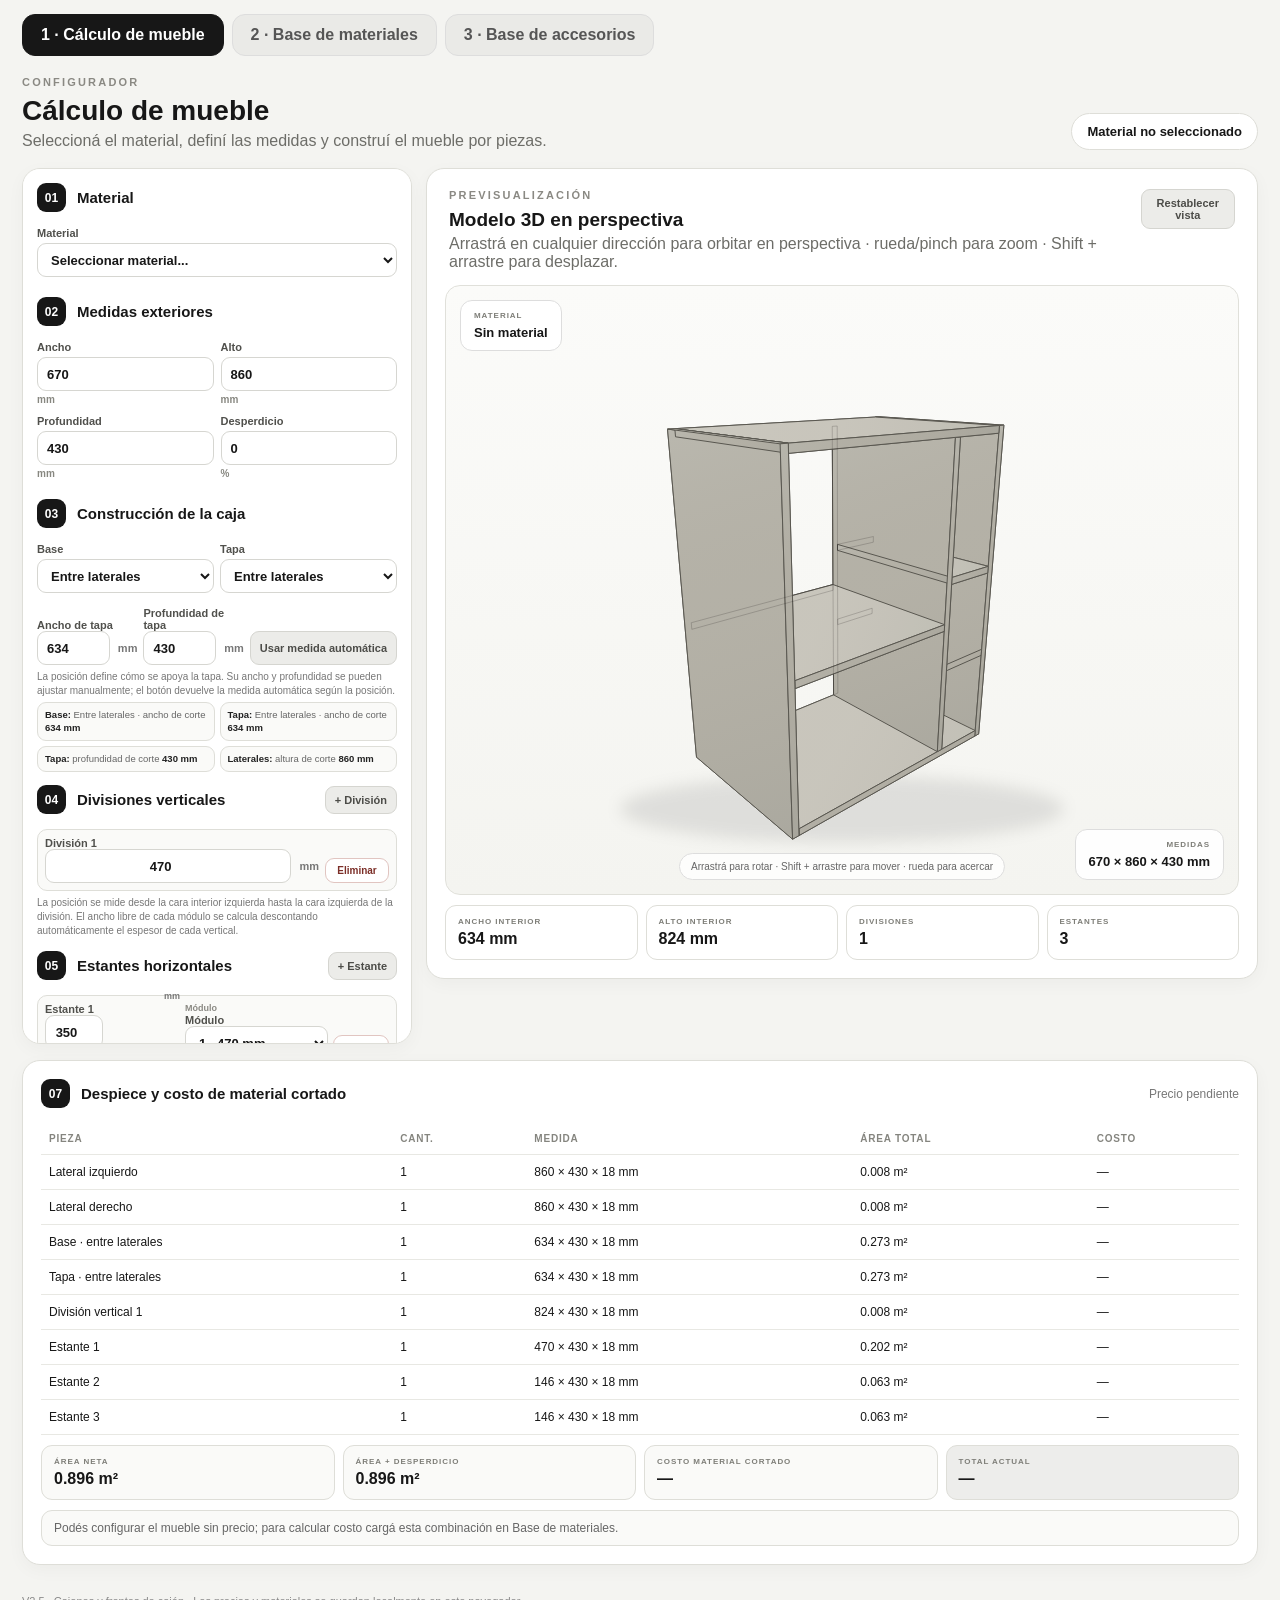
==== commit cc2fce48: "Add files via upload" ====
--- a/index.html
+++ b/index.html
@@ -55,7 +55,17 @@
           </select>
         </label>
       </div>
-      <p class="helper">Estas opciones determinan automáticamente el ancho de base/tapa y la altura de los laterales. El espesor seleccionado se descuenta donde corresponda.</p>
+
+      <div class="top-panel-dimensions">
+        <label>Ancho de tapa
+          <div class="input-with-unit"><input id="roofWidth" type="number" min="1" step="1" value="652"><span>mm</span></div>
+        </label>
+        <label>Profundidad de tapa
+          <div class="input-with-unit"><input id="roofDepth" type="number" min="1" step="1" value="430"><span>mm</span></div>
+        </label>
+        <button id="roofAutoSize" class="secondary-btn auto-size-btn" type="button">Usar medida automática</button>
+      </div>
+      <p class="helper">La posición define cómo se apoya la tapa. Su ancho y profundidad se pueden ajustar manualmente; el botón devuelve la medida automática según la posición.</p>
       <div class="construction-summary" id="constructionSummary"></div>
 
       <div class="panel-title section-gap"><div><span class="step">04</span><h3>Divisiones verticales</h3></div><button id="addDivider" class="secondary-btn" type="button">+ División</button></div>
@@ -108,7 +118,7 @@
   </section>
 </section>
 </main>
-<footer class="footer-note">V2.4 · Cajones y accesorios · Los precios y materiales se guardan localmente en este navegador.</footer>
+<footer class="footer-note">V2.5 · Cajones y frentes de cajón · Los precios y materiales se guardan localmente en este navegador.</footer>
 <script src="catalog.js"></script>
-<script src="app.js?v=2.4"></script>
+<script src="app.js?v=2.5dc"></script>
 </body></html>
--- a/styles.css
+++ b/styles.css
@@ -219,3 +219,73 @@
 .category-chip{display:inline-flex;padding:7px 10px;border:1px solid var(--line);border-radius:999px;background:#fafaf8;font-size:11px;font-weight:800;color:#666}
 @media(max-width:1200px){.drawer-grid{grid-template-columns:minmax(0,1fr) 88px minmax(0,105px) minmax(0,1fr) minmax(0,1fr) 60px}}
 @media(max-width:760px){.drawer-grid{grid-template-columns:1fr 1fr}.drawer-meta{grid-template-columns:1fr 1fr}}
+
+/* V2.5 · Configuración de tapa y cajones */
+.top-panel-dimensions{
+  display:grid;
+  grid-template-columns:1fr 1fr auto;
+  gap:6px;
+  align-items:end;
+  margin-top:7px;
+}
+.top-panel-dimensions label{margin:0}
+.auto-size-btn{white-space:nowrap;height:34px}
+.drawer-card{
+  padding:7px;
+  border:1px solid var(--line);
+  border-radius:10px;
+  background:#fafaf8;
+}
+.drawer-grid{
+  display:grid;
+  grid-template-columns:minmax(110px,1.35fr) 88px 96px minmax(125px,1.25fr) minmax(125px,1.25fr) 58px;
+  gap:5px;
+  align-items:end;
+}
+.drawer-grid label{margin:0;min-width:0}
+.drawer-grid input,.drawer-grid select{font-size:12px}
+.drawer-grid .drawer-height-input{width:82px}
+.drawer-meta{
+  display:grid;
+  grid-template-columns:repeat(4,1fr);
+  gap:5px;
+  margin-top:5px;
+}
+.drawer-meta .summary-line{
+  padding:6px 7px;
+  background:#fff;
+  border:1px solid var(--line);
+  border-radius:8px;
+  font-size:9.5px;
+  line-height:1.3;
+  color:#666;
+}
+.drawer-meta .summary-line b{color:#222}
+.drawer-overflow{
+  margin-top:5px;
+  color:#8a5a00;
+  font-size:10px;
+  font-weight:800;
+}
+@media(max-width:1250px){
+  .top-panel-dimensions{grid-template-columns:1fr 1fr}
+  .auto-size-btn{grid-column:1/-1;justify-self:start}
+  .drawer-grid{
+    grid-template-columns:minmax(100px,1.2fr) 82px 92px minmax(110px,1fr) minmax(110px,1fr) 56px;
+  }
+}
+@media(max-width:760px){
+  .top-panel-dimensions{grid-template-columns:1fr 1fr}
+  .top-panel-dimensions .auto-size-btn{grid-column:1/-1}
+  .drawer-grid{grid-template-columns:1fr 1fr}
+  .drawer-grid .remDrawer{grid-column:auto}
+  .drawer-meta{grid-template-columns:1fr 1fr}
+}
+
+/* V2.5 drawer front controls */
+.drawer-front-grid{display:grid;grid-template-columns:120px 120px minmax(100px,1fr);gap:6px;align-items:end;margin-top:6px}
+.drawer-front-grid label{margin:0}
+.drawer-front-grid input{font-size:12px}
+.drawer-front-grid .secondary-btn{height:34px;white-space:nowrap}
+.drawer-overflow{margin-top:5px;color:#8a5a00;font-size:10px;font-weight:800}
+@media(max-width:760px){.drawer-front-grid{grid-template-columns:1fr 1fr}.drawer-front-grid .secondary-btn{grid-column:1/-1;justify-self:start}}
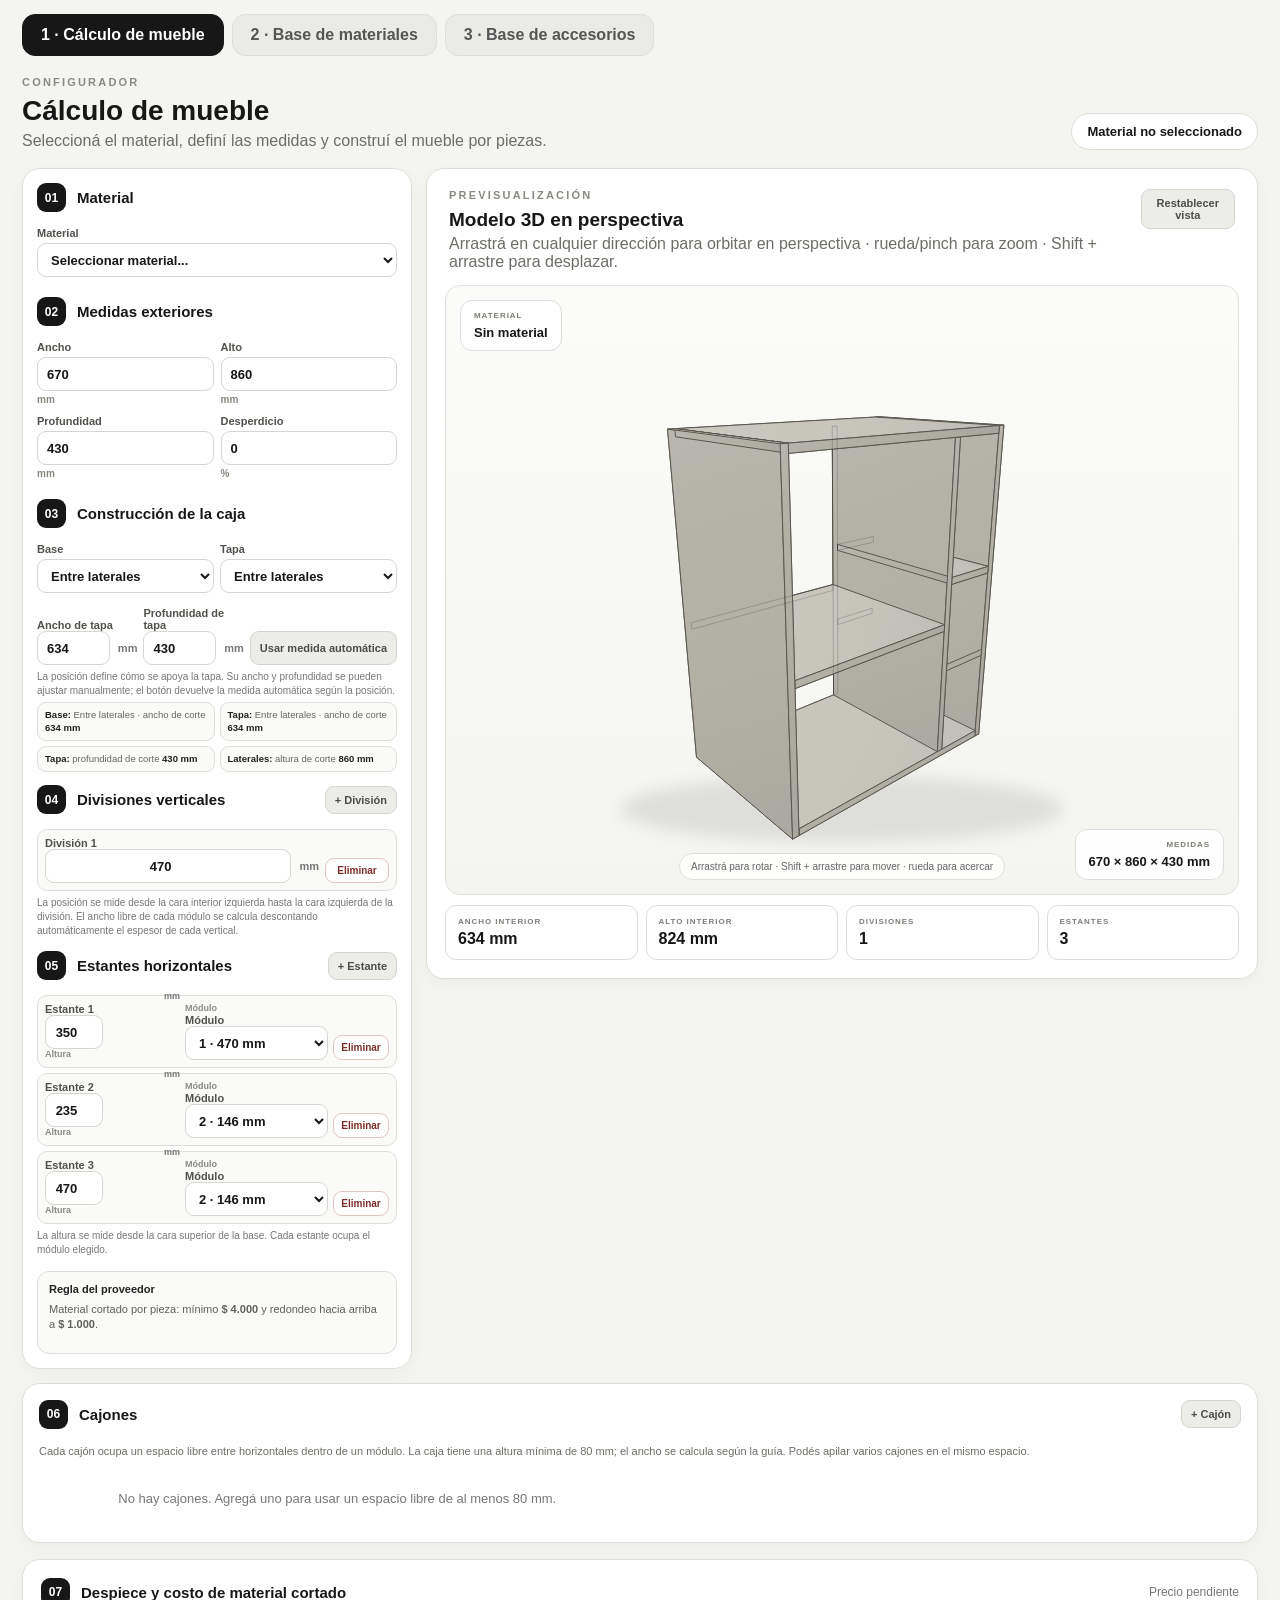
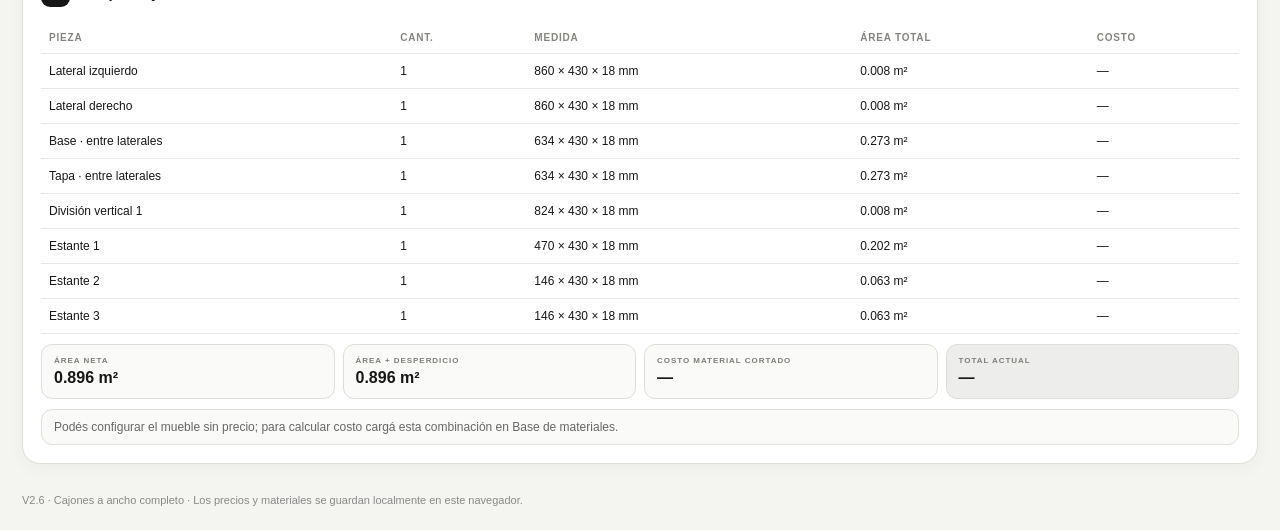
==== commit 5b23649d: "Add files via upload" ====
--- a/index.html
+++ b/index.html
@@ -75,12 +75,6 @@
       <div class="panel-title section-gap"><div><span class="step">05</span><h3>Estantes horizontales</h3></div><button id="addShelf" class="secondary-btn" type="button">+ Estante</button></div>
       <div id="shelvesList" class="component-list"></div>
       <p class="helper">La altura se mide desde la cara superior de la base. Cada estante ocupa el módulo elegido.</p>
-
-      
-      <div class="panel-title section-gap"><div><span class="step">06</span><h3>Cajones</h3></div><button id="addDrawer" class="secondary-btn" type="button">+ Cajón</button></div>
-      <div id="drawersList" class="component-list"></div>
-      <p class="helper">Un cajón ocupa un espacio libre entre horizontales dentro de un módulo. Las paredes de la caja deben medir al menos <strong>80 mm</strong> de alto.</p>
-
 <div class="rule-card"><strong>Regla del proveedor</strong><p>Material cortado por pieza: mínimo <b id="ruleMin">$4.000</b> y redondeo hacia arriba a <b id="ruleRound">$1.000</b>.</p></div>
       <div id="modelWarning" class="warning hidden"></div>
     </aside>
@@ -105,6 +99,15 @@
     </section>
   </div>
 
+  <section class="panel drawers-panel">
+    <div class="panel-title spread">
+      <div><span class="step">06</span><h3>Cajones</h3></div>
+      <button id="addDrawer" class="secondary-btn" type="button">+ Cajón</button>
+    </div>
+    <p class="drawer-intro">Cada cajón ocupa un espacio libre entre horizontales dentro de un módulo. La caja tiene una altura mínima de 80 mm; el ancho se calcula según la guía. Podés apilar varios cajones en el mismo espacio.</p>
+    <div id="drawersList" class="drawer-list-wide"></div>
+  </section>
+
   <section class="panel budget-panel">
     <div class="panel-title spread"><div><span class="step">07</span><h3>Despiece y costo de material cortado</h3></div><div class="muted" id="priceM2Label">—</div></div>
     <div class="table-wrap"><table><thead><tr><th>Pieza</th><th>Cant.</th><th>Medida</th><th>Área total</th><th>Costo</th></tr></thead><tbody id="partsBody"></tbody></table></div>
@@ -118,7 +121,7 @@
   </section>
 </section>
 </main>
-<footer class="footer-note">V2.5 · Cajones y frentes de cajón · Los precios y materiales se guardan localmente en este navegador.</footer>
+<footer class="footer-note">V2.6 · Cajones a ancho completo · Los precios y materiales se guardan localmente en este navegador.</footer>
 <script src="catalog.js"></script>
-<script src="app.js?v=2.5dc"></script>
+<script src="app.js?v=2.6"></script>
 </body></html>
--- a/styles.css
+++ b/styles.css
@@ -23,7 +23,7 @@
 .status-pill{border:1px solid var(--line);background:#fff;border-radius:999px;padding:10px 15px;font-size:13px;font-weight:800;white-space:nowrap}
 .calculator-layout{display:grid;grid-template-columns:390px minmax(0,1fr);gap:14px;align-items:start}
 .panel{background:var(--panel);border:1px solid var(--line);border-radius:var(--radius);box-shadow:0 5px 18px rgba(0,0,0,.035)}
-.controls-panel{padding:14px;position:sticky;top:10px;max-height:calc(100vh - 24px);overflow:auto}
+.controls-panel{padding:14px;position:sticky;top:10px;max-height:none;overflow:visible}
 .viewer-panel{padding:18px}
 .panel-title{display:flex;justify-content:space-between;align-items:center;gap:10px;margin-bottom:15px}
 .panel-title>div{display:flex;align-items:center;gap:11px}
@@ -289,3 +289,32 @@
 .drawer-front-grid .secondary-btn{height:34px;white-space:nowrap}
 .drawer-overflow{margin-top:5px;color:#8a5a00;font-size:10px;font-weight:800}
 @media(max-width:760px){.drawer-front-grid{grid-template-columns:1fr 1fr}.drawer-front-grid .secondary-btn{grid-column:1/-1;justify-self:start}}
+
+/* V2.6 · Cajones a ancho completo */
+.drawers-panel{margin-top:14px;padding:16px}
+.drawer-intro{margin:0 0 11px;color:#6d6d68;font-size:11px;line-height:1.45}
+.drawer-list-wide{display:grid;grid-template-columns:repeat(2,minmax(0,1fr));gap:9px}
+.drawer-list-wide .drawer-card{padding:10px;border:1px solid var(--line);border-radius:12px;background:#fafaf8}
+.drawer-list-wide .drawer-grid{
+  display:grid;
+  grid-template-columns:minmax(180px,1.45fr) 110px 125px minmax(150px,1.2fr) minmax(150px,1.2fr) 76px;
+  gap:7px;
+  align-items:end;
+}
+.drawer-list-wide .drawer-grid label{margin:0;min-width:0}
+.drawer-list-wide .drawer-grid input,
+.drawer-list-wide .drawer-grid select{font-size:12px;min-height:34px}
+.drawer-list-wide .drawer-meta{display:grid;grid-template-columns:repeat(4,1fr);gap:6px;margin-top:7px}
+.drawer-list-wide .drawer-meta .summary-line{padding:7px 8px;font-size:10px}
+.drawer-list-wide .drawer-overflow{margin-top:6px}
+@media(max-width:1150px){
+  .drawer-list-wide{grid-template-columns:1fr}
+  .drawer-list-wide .drawer-grid{grid-template-columns:minmax(160px,1.4fr) 100px 115px minmax(140px,1fr) minmax(140px,1fr) 70px}
+}
+@media(max-width:760px){
+  .drawers-panel{padding:12px}
+  .drawer-list-wide{grid-template-columns:1fr}
+  .drawer-list-wide .drawer-grid{grid-template-columns:1fr 1fr}
+  .drawer-list-wide .drawer-grid .remDrawer{grid-column:auto}
+  .drawer-list-wide .drawer-meta{grid-template-columns:1fr 1fr}
+}
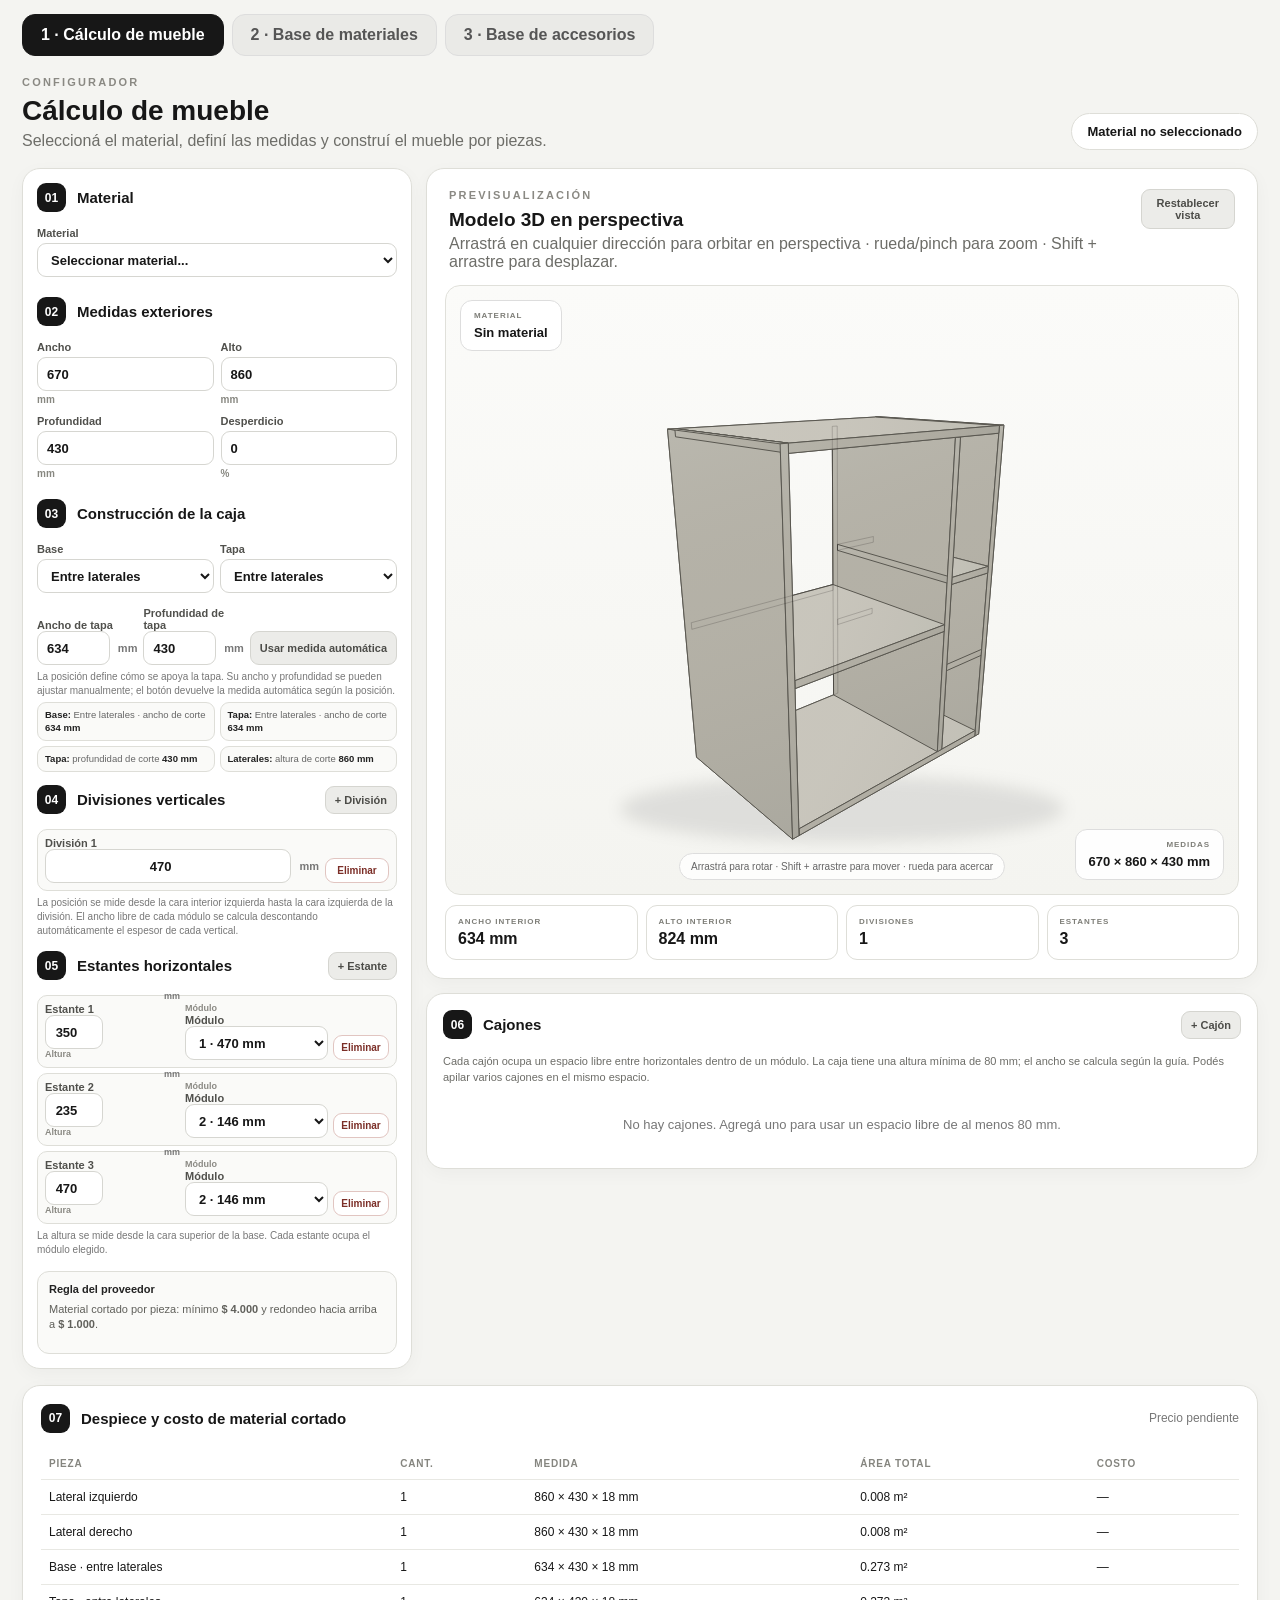
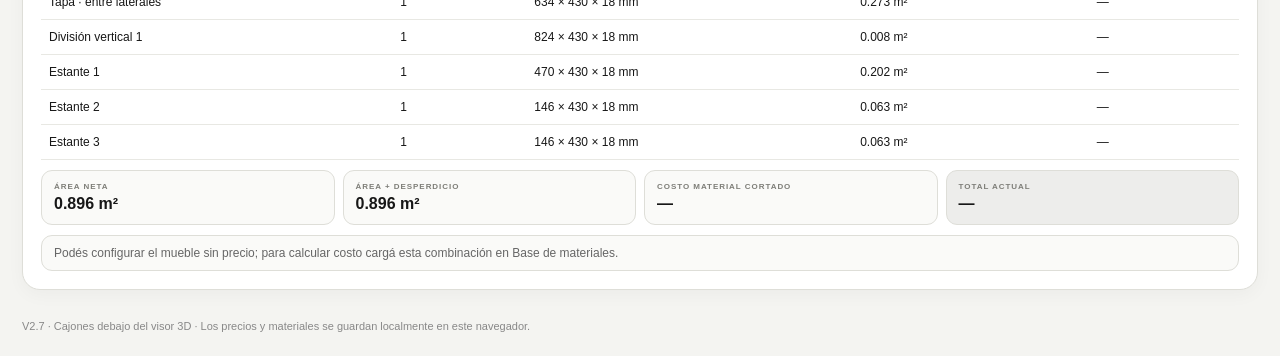
==== commit 702c04e5: "Add files via upload" ====
--- a/index.html
+++ b/index.html
@@ -4,7 +4,7 @@
 <meta charset="utf-8"><meta name="viewport" content="width=device-width,initial-scale=1">
 <meta name="theme-color" content="#171717">
 <title>Presupuestador de Muebles</title>
-<link rel="stylesheet" href="styles.css">
+<link rel="stylesheet" href="styles.css?v=2.7">
 <link rel="manifest" href="manifest.json">
 </head>
 <body>
@@ -79,6 +79,7 @@
       <div id="modelWarning" class="warning hidden"></div>
     </aside>
 
+    <div class="right-column">
     <section class="panel viewer-panel">
       <div class="viewer-head">
         <div><div class="page-kicker">PREVISUALIZACIÓN</div><h3>Modelo 3D en perspectiva</h3><p>Arrastrá en cualquier dirección para orbitar en perspectiva · rueda/pinch para zoom · Shift + arrastre para desplazar.</p></div>
@@ -97,16 +98,17 @@
         <div class="dimension-card"><span>Estantes</span><strong id="shelfCount">0</strong></div>
       </div>
     </section>
+
+    <section class="panel drawers-panel">
+      <div class="panel-title spread">
+        <div><span class="step">06</span><h3>Cajones</h3></div>
+        <button id="addDrawer" class="secondary-btn" type="button">+ Cajón</button>
+      </div>
+      <p class="drawer-intro">Cada cajón ocupa un espacio libre entre horizontales dentro de un módulo. La caja tiene una altura mínima de 80 mm; el ancho se calcula según la guía. Podés apilar varios cajones en el mismo espacio.</p>
+      <div id="drawersList" class="drawer-list-wide"></div>
+    </section>
+    </div>
   </div>
-
-  <section class="panel drawers-panel">
-    <div class="panel-title spread">
-      <div><span class="step">06</span><h3>Cajones</h3></div>
-      <button id="addDrawer" class="secondary-btn" type="button">+ Cajón</button>
-    </div>
-    <p class="drawer-intro">Cada cajón ocupa un espacio libre entre horizontales dentro de un módulo. La caja tiene una altura mínima de 80 mm; el ancho se calcula según la guía. Podés apilar varios cajones en el mismo espacio.</p>
-    <div id="drawersList" class="drawer-list-wide"></div>
-  </section>
 
   <section class="panel budget-panel">
     <div class="panel-title spread"><div><span class="step">07</span><h3>Despiece y costo de material cortado</h3></div><div class="muted" id="priceM2Label">—</div></div>
@@ -121,7 +123,7 @@
   </section>
 </section>
 </main>
-<footer class="footer-note">V2.6 · Cajones a ancho completo · Los precios y materiales se guardan localmente en este navegador.</footer>
+<footer class="footer-note">V2.7 · Cajones debajo del visor 3D · Los precios y materiales se guardan localmente en este navegador.</footer>
 <script src="catalog.js"></script>
-<script src="app.js?v=2.6"></script>
+<script src="app.js?v=2.7"></script>
 </body></html>
--- a/styles.css
+++ b/styles.css
@@ -22,6 +22,7 @@
 .page-intro p,.viewer-head p{color:var(--muted);margin:0}
 .status-pill{border:1px solid var(--line);background:#fff;border-radius:999px;padding:10px 15px;font-size:13px;font-weight:800;white-space:nowrap}
 .calculator-layout{display:grid;grid-template-columns:390px minmax(0,1fr);gap:14px;align-items:start}
+.right-column{display:grid;gap:14px;align-content:start;min-width:0}
 .panel{background:var(--panel);border:1px solid var(--line);border-radius:var(--radius);box-shadow:0 5px 18px rgba(0,0,0,.035)}
 .controls-panel{padding:14px;position:sticky;top:10px;max-height:none;overflow:visible}
 .viewer-panel{padding:18px}
@@ -290,10 +291,10 @@
 .drawer-overflow{margin-top:5px;color:#8a5a00;font-size:10px;font-weight:800}
 @media(max-width:760px){.drawer-front-grid{grid-template-columns:1fr 1fr}.drawer-front-grid .secondary-btn{grid-column:1/-1;justify-self:start}}
 
-/* V2.6 · Cajones a ancho completo */
-.drawers-panel{margin-top:14px;padding:16px}
+/* V2.7 · Cajones debajo del visor, dentro de la columna derecha */
+.drawers-panel{margin-top:0;padding:16px;min-width:0}
 .drawer-intro{margin:0 0 11px;color:#6d6d68;font-size:11px;line-height:1.45}
-.drawer-list-wide{display:grid;grid-template-columns:repeat(2,minmax(0,1fr));gap:9px}
+.drawer-list-wide{display:grid;grid-template-columns:minmax(0,1fr);gap:9px;min-width:0}
 .drawer-list-wide .drawer-card{padding:10px;border:1px solid var(--line);border-radius:12px;background:#fafaf8}
 .drawer-list-wide .drawer-grid{
   display:grid;
@@ -307,9 +308,8 @@
 .drawer-list-wide .drawer-meta{display:grid;grid-template-columns:repeat(4,1fr);gap:6px;margin-top:7px}
 .drawer-list-wide .drawer-meta .summary-line{padding:7px 8px;font-size:10px}
 .drawer-list-wide .drawer-overflow{margin-top:6px}
-@media(max-width:1150px){
-  .drawer-list-wide{grid-template-columns:1fr}
-  .drawer-list-wide .drawer-grid{grid-template-columns:minmax(160px,1.4fr) 100px 115px minmax(140px,1fr) minmax(140px,1fr) 70px}
+@media(max-width:1350px){
+  .drawer-list-wide .drawer-grid{grid-template-columns:minmax(130px,1.4fr) 84px minmax(92px,.9fr) minmax(125px,1.2fr)}
 }
 @media(max-width:760px){
   .drawers-panel{padding:12px}
